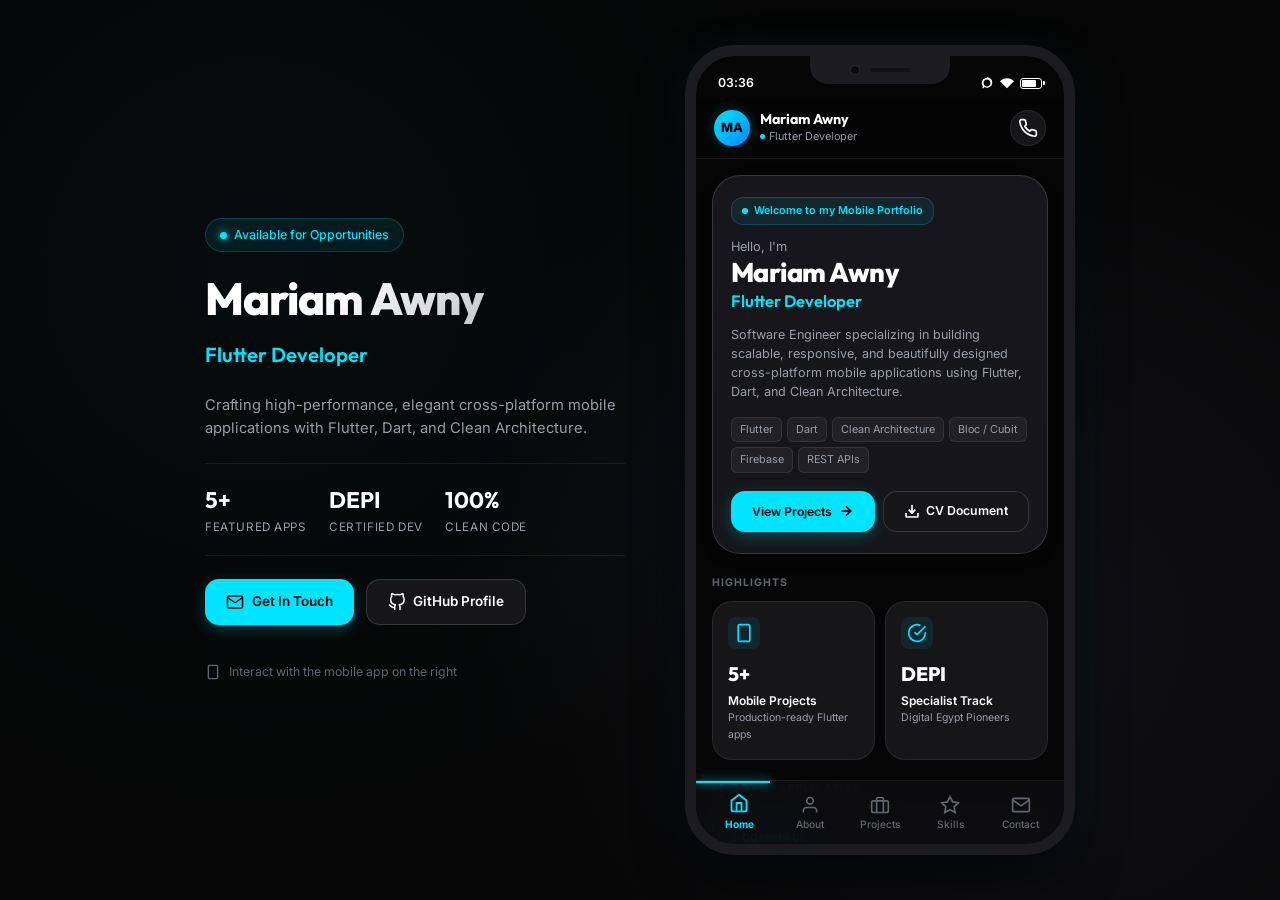
==== portfolio/index.html @ d208f857 "build: luxury mobile app personal portfolio website for Mariam Awny Co-authored-by: Mariamawny <1693" ====
<!DOCTYPE html>
<html lang="en">
<head>
  <meta charset="UTF-8">
  <meta name="viewport" content="width=device-width, initial-scale=1.0, maximum-scale=1.0, user-scalable=no">
  <title>Mariam Awny | Flutter Developer</title>
  <!-- Google Fonts: Inter & Outfit for luxury modern mobile app typography -->
  <link rel="preconnect" href="https://fonts.googleapis.com">
  <link rel="preconnect" href="https://fonts.gstatic.com" crossorigin>
  <link href="https://fonts.googleapis.com/css2?family=Inter:wght@300;400;500;600;700&family=Outfit:wght@400;500;600;700;800&display=swap" rel="stylesheet">
  <!-- Feather Icons or inline SVG -->
  <link rel="stylesheet" href="style.css">
</head>
<body>

  <!-- Outer Presentation Container for Desktop/Tablet Presentation -->
  <div class="presentation-wrapper">
    <!-- Desktop Side Panel / Brand Showcase -->
    <aside class="desktop-side-panel">
      <div class="brand-badge">
        <span class="status-dot"></span> Available for Opportunities
      </div>
      <h1 class="desktop-title">Mariam Awny</h1>
      <h2 class="desktop-subtitle">Flutter Developer</h2>
      <p class="desktop-description">
        Crafting high-performance, elegant cross-platform mobile applications with Flutter, Dart, and Clean Architecture.
      </p>

      <div class="desktop-highlights">
        <div class="highlight-item">
          <span class="highlight-value">5+</span>
          <span class="highlight-label">Featured Apps</span>
        </div>
        <div class="highlight-item">
          <span class="highlight-value">DEPI</span>
          <span class="highlight-label">Certified Dev</span>
        </div>
        <div class="highlight-item">
          <span class="highlight-value">100%</span>
          <span class="highlight-label">Clean Code</span>
        </div>
      </div>

      <div class="desktop-quick-links">
        <a href="mailto:mariam.awny.dev@gmail.com" class="desktop-btn primary-btn">
          <svg width="18" height="18" viewBox="0 0 24 24" fill="none" stroke="currentColor" stroke-width="2" stroke-linecap="round" stroke-linejoin="round"><path d="M4 4h16c1.1 0 2 .9 2 2v12c0 1.1-.9 2-2 2H4c-1.1 0-2-.9-2-2V6c0-1.1.9-2 2-2z"></path><polyline points="22,6 12,13 2,6"></polyline></svg>
          Get In Touch
        </a>
        <a href="https://github.com/mariamawny" target="_blank" rel="noopener" class="desktop-btn secondary-btn">
          <svg width="18" height="18" viewBox="0 0 24 24" fill="none" stroke="currentColor" stroke-width="2" stroke-linecap="round" stroke-linejoin="round"><path d="M9 19c-5 1.5-5-2.5-7-3m14 6v-3.87a3.37 3.37 0 0 0-.94-2.61c3.14-.35 6.44-1.54 6.44-7A5.44 5.44 0 0 0 20 4.77 5.07 5.07 0 0 0 19.91 1S18.73.65 16 2.48a13.38 13.38 0 0 0-7 0C6.27.65 5.09 1 5.09 1A5.07 5.07 0 0 0 5 4.77a5.44 5.44 0 0 0-1.5 3.78c0 5.42 3.3 6.61 6.44 7A3.37 3.37 0 0 0 9 18.13V22"></path></svg>
          GitHub Profile
        </a>
      </div>

      <div class="desktop-hint">
        <svg width="16" height="16" viewBox="0 0 24 24" fill="none" stroke="currentColor" stroke-width="2"><rect x="5" y="2" width="14" height="20" rx="2" ry="2"></rect><line x1="12" y1="18" x2="12.01" y2="18"></line></svg>
        <span>Interact with the mobile app on the right</span>
      </div>
    </aside>

    <!-- Smartphone Mobile Application Frame -->
    <main class="device-frame">
      <!-- Phone Hardware Bezel Elements -->
      <div class="device-notch">
        <div class="camera-lens"></div>
        <div class="speaker-grille"></div>
      </div>

      <!-- Main Mobile Application Viewport -->
      <div class="app-container">

        <!-- App Status Bar -->
        <header class="app-status-bar">
          <span class="status-time" id="status-time">09:41</span>
          <div class="status-icons">
            <svg class="status-icon" viewBox="0 0 24 24" fill="currentColor"><path d="M12 3c-4.97 0-9 4.03-9 9 0 2.12.74 4.07 1.97 5.61L4.35 19.5c-.39.39-.39 1.02 0 1.41.39.39 1.02.39 1.41 0l1.9-1.9C9.2 19.64 10.55 20 12 20c4.97 0 9-4.03 9-9s-4.03-9-9-9zm0 15c-3.31 0-6-2.69-6-6s2.69-6 6-6 6 2.69 6 6-2.69 6-6 6z"/></svg>
            <svg class="status-icon" viewBox="0 0 24 24" fill="currentColor"><path d="M12 4C7.31 4 3.07 5.9 0 8.98L12 21 24 8.98C20.93 5.9 16.69 4 12 4z"/></svg>
            <div class="battery-icon">
              <div class="battery-level"></div>
            </div>
          </div>
        </header>

        <!-- App View Header Bar -->
        <div class="app-top-bar">
          <div class="app-brand">
            <div class="app-logo-avatar">MA</div>
            <div class="app-brand-info">
              <span class="app-brand-name">Mariam Awny</span>
              <span class="app-brand-status"><span class="tiny-dot"></span> Flutter Developer</span>
            </div>
          </div>
          <button class="app-action-icon" id="btn-quick-contact" aria-label="Contact">
            <svg width="20" height="20" viewBox="0 0 24 24" fill="none" stroke="currentColor" stroke-width="2" stroke-linecap="round" stroke-linejoin="round"><path d="M22 16.92v3a2 2 0 0 1-2.18 2 19.79 19.79 0 0 1-8.63-3.07 19.5 19.5 0 0 1-6-6 19.79 19.79 0 0 1-3.07-8.67A2 2 0 0 1 4.11 2h3a2 2 0 0 1 2 1.72 12.84 12.84 0 0 0 .7 2.81 2 2 0 0 1-.45 2.11L8.09 9.91a16 16 0 0 0 6 6l1.27-1.27a2 2 0 0 1 2.11-.45 12.84 12.84 0 0 0 2.81.7A2 2 0 0 1 22 16.92z"></path></svg>
          </button>
        </div>

        <!-- Scrollable Screen Content Container -->
        <div class="app-content-body">

          <!-- ================= HOME SCREEN ================= -->
          <section id="screen-home" class="app-screen active">
            <div class="hero-card">
              <div class="hero-chip">
                <span class="pulse-dot"></span> Welcome to my Mobile Portfolio
              </div>
              <p class="greeting-sub">Hello, I'm</p>
              <h2 class="hero-name">Mariam Awny</h2>
              <h3 class="hero-role">Flutter Developer</h3>
              <p class="hero-summary">
                Software Engineer specializing in building scalable, responsive, and beautifully designed cross-platform mobile applications using Flutter, Dart, and Clean Architecture.
              </p>

              <div class="hero-tech-pills">
                <span class="tech-pill">Flutter</span>
                <span class="tech-pill">Dart</span>
                <span class="tech-pill">Clean Architecture</span>
                <span class="tech-pill">Bloc / Cubit</span>
                <span class="tech-pill">Firebase</span>
                <span class="tech-pill">REST APIs</span>
              </div>

              <div class="hero-actions">
                <button class="app-btn primary-btn nav-trigger" data-target="projects">
                  <span>View Projects</span>
                  <svg width="16" height="16" viewBox="0 0 24 24" fill="none" stroke="currentColor" stroke-width="2.5"><line x1="5" y1="12" x2="19" y2="12"></line><polyline points="12 5 19 12 12 19"></polyline></svg>
                </button>
                <a href="assets/images/Mariam_Awny_Flutter_Developer_CV.pdf - Google Chrome 9_18_2026 1_03_35 PM.png" target="_blank" class="app-btn secondary-btn" id="btn-download-cv">
                  <svg width="16" height="16" viewBox="0 0 24 24" fill="none" stroke="currentColor" stroke-width="2.5"><path d="M21 15v4a2 2 0 0 1-2 2H5a2 2 0 0 1-2-2v-4"></path><polyline points="7 10 12 15 17 10"></polyline><line x1="12" y1="15" x2="12" y2="3"></line></svg>
                  <span>CV Document</span>
                </a>
              </div>
            </div>

            <!-- Quick Overview Cards -->
            <div class="section-label">HIGHLIGHTS</div>
            <div class="grid-2col">
              <div class="app-card highlight-card">
                <div class="card-icon-box">
                  <svg width="20" height="20" viewBox="0 0 24 24" fill="none" stroke="currentColor" stroke-width="2"><rect x="5" y="2" width="14" height="20" rx="2" ry="2"></rect><line x1="12" y1="18" x2="12.01" y2="18"></line></svg>
                </div>
                <div class="card-metric">5+</div>
                <div class="card-title">Mobile Projects</div>
                <div class="card-desc">Production-ready Flutter apps</div>
              </div>

              <div class="app-card highlight-card">
                <div class="card-icon-box">
                  <svg width="20" height="20" viewBox="0 0 24 24" fill="none" stroke="currentColor" stroke-width="2"><path d="M22 11.08V12a10 10 0 1 1-5.93-9.14"></path><polyline points="22 4 12 14.01 9 11.01"></polyline></svg>
                </div>
                <div class="card-metric">DEPI</div>
                <div class="card-title">Specialist Track</div>
                <div class="card-desc">Digital Egypt Pioneers</div>
              </div>
            </div>

            <!-- Featured App Widget -->
            <div class="section-label">FEATURED APPLICATION</div>
            <div class="app-card featured-project-card project-card-trigger" data-project-id="fruit-hub">
              <div class="card-badge">E-Commerce</div>
              <h4 class="project-title">Fruit Hub App</h4>
              <p class="project-subtitle">Full e-commerce experience with Flutter, Firebase Auth, Firestore, PayMob Payment & Cubit state management.</p>
              <div class="project-tags">
                <span class="mini-tag">Flutter</span>
                <span class="mini-tag">PayMob</span>
                <span class="mini-tag">Firebase</span>
                <span class="mini-tag">Clean Arch</span>
              </div>
              <div class="card-footer-action">
                <span>Explore App Case Study</span>
                <svg width="14" height="14" viewBox="0 0 24 24" fill="none" stroke="currentColor" stroke-width="2.5"><line x1="5" y1="12" x2="19" y2="12"></line><polyline points="12 5 19 12 12 19"></polyline></svg>
              </div>
            </div>
          </section>

          <!-- ================= ABOUT SCREEN ================= -->
          <section id="screen-about" class="app-screen">
            <div class="screen-header">
              <h2 class="screen-title">About Me</h2>
              <p class="screen-subtitle">Software Engineer & Flutter Mobile Specialist</p>
            </div>

            <div class="app-card profile-bio-card">
              <p class="bio-text">
                I am a dedicated **Flutter Developer** with a solid foundation in computer science and mobile application development. Focused on creating seamless cross-platform experiences for iOS and Android, I write clean, maintainable code adhering to **Clean Architecture** principles and robust state management.
              </p>
            </div>

            <div class="section-label">CORE SPECIALIZATIONS</div>
            <div class="services-list">
              <div class="app-card service-card">
                <div class="service-icon">
                  <svg width="22" height="22" viewBox="0 0 24 24" fill="none" stroke="currentColor" stroke-width="2"><rect x="5" y="2" width="14" height="20" rx="2" ry="2"></rect><line x1="12" y1="18" x2="12.01" y2="18"></line></svg>
                </div>
                <div class="service-content">
                  <h4>Mobile Development</h4>
                  <p>Building responsive, pixel-perfect iOS & Android interfaces with Flutter and Dart.</p>
                </div>
              </div>

              <div class="app-card service-card">
                <div class="service-icon">
                  <svg width="22" height="22" viewBox="0 0 24 24" fill="none" stroke="currentColor" stroke-width="2"><polygon points="12 2 2 7 12 12 22 7 12 2"></polygon><polyline points="2 17 12 22 22 17"></polyline><polyline points="2 12 12 17 22 12"></polyline></svg>
                </div>
                <div class="service-content">
                  <h4>State Management & Architecture</h4>
                  <p>Proficient with Bloc, Cubit, Provider, and Clean Architecture for maintainable codebases.</p>
                </div>
              </div>

              <div class="app-card service-card">
                <div class="service-icon">
                  <svg width="22" height="22" viewBox="0 0 24 24" fill="none" stroke="currentColor" stroke-width="2"><path d="M18 10h-1.26A8 8 0 1 0 9 20h9a5 5 0 0 0 0-10z"></path></svg>
                </div>
                <div class="service-content">
                  <h4>Backend Services & APIs</h4>
                  <p>Firebase integration (Auth & Firestore), REST API handling with Dio/Http, and JSON parsing.</p>
                </div>
              </div>

              <div class="app-card service-card">
                <div class="service-icon">
                  <svg width="22" height="22" viewBox="0 0 24 24" fill="none" stroke="currentColor" stroke-width="2"><ellipse cx="12" cy="5" rx="9" ry="3"></ellipse><path d="M21 12c0 1.66-4 3-9 3s-9-1.34-9-3"></path><path d="M3 5v14c0 1.66 4 3 9 3s9-1.34 9-3V5"></path></svg>
                </div>
                <div class="service-content">
                  <h4>Local Storage Solutions</h4>
                  <p>Efficient offline data storage using Hive, SQLite, and SharedPreferences.</p>
                </div>
              </div>
            </div>

            <!-- Experience & Education Segment -->
            <div class="section-label">EDUCATION & TRAININGS</div>
            <div class="timeline-container">
              <div class="timeline-item">
                <div class="timeline-dot"></div>
                <div class="timeline-content app-card">
                  <span class="timeline-date">2020 — 2024</span>
                  <h4>B.Sc. in Management Information Systems</h4>
                  <p class="timeline-org">Higher Institute for Specific Studies</p>
                  <p class="timeline-desc">Grade: Excellent with Honors (Grade: ممتاز مع مرتبة الشرف).</p>
                </div>
              </div>

              <div class="timeline-item">
                <div class="timeline-dot"></div>
                <div class="timeline-content app-card">
                  <span class="timeline-date">Training Program</span>
                  <h4>Mobile Application Development (Flutter)</h4>
                  <p class="timeline-org">Digital Egypt Pioneers Initiative (DEPI)</p>
                  <p class="timeline-desc">Comprehensive training covering Dart, Flutter Framework, REST APIs, State Management, and Clean Architecture.</p>
                </div>
              </div>

              <div class="timeline-item">
                <div class="timeline-dot"></div>
                <div class="timeline-content app-card">
                  <span class="timeline-date">Certification</span>
                  <h4>Flutter & Dart Complete Development</h4>
                  <p class="timeline-org">Professional Development Program</p>
                  <p class="timeline-desc">Hands-on project development building production-level mobile applications.</p>
                </div>
              </div>
            </div>
          </section>

          <!-- ================= SKILLS SCREEN ================= -->
          <section id="screen-skills" class="app-screen">
            <div class="screen-header">
              <h2 class="screen-title">Skills & Tech</h2>
              <p class="screen-subtitle">Tools, Technologies & Architectures</p>
            </div>

            <div class="skills-group">
              <div class="skills-category-title">PROGRAMMING LANGUAGES</div>
              <div class="chips-flex">
                <div class="skill-chip"><span class="chip-dot"></span> Dart</div>
                <div class="skill-chip"><span class="chip-dot"></span> C++</div>
                <div class="skill-chip"><span class="chip-dot"></span> Java</div>
                <div class="skill-chip"><span class="chip-dot"></span> HTML / CSS</div>
              </div>
            </div>

            <div class="skills-group">
              <div class="skills-category-title">FRAMEWORKS & MOBILE</div>
              <div class="chips-flex">
                <div class="skill-chip accent-chip"><span class="chip-dot"></span> Flutter Framework</div>
                <div class="skill-chip"><span class="chip-dot"></span> Material Design</div>
                <div class="skill-chip"><span class="chip-dot"></span> Cupertino Widgets</div>
                <div class="skill-chip"><span class="chip-dot"></span> Custom Widgets & Animations</div>
                <div class="skill-chip"><span class="chip-dot"></span> Responsive UI Design</div>
              </div>
            </div>

            <div class="skills-group">
              <div class="skills-category-title">STATE MANAGEMENT & ARCHITECTURE</div>
              <div class="chips-flex">
                <div class="skill-chip accent-chip"><span class="chip-dot"></span> Bloc</div>
                <div class="skill-chip accent-chip"><span class="chip-dot"></span> Cubit</div>
                <div class="skill-chip"><span class="chip-dot"></span> Provider</div>
                <div class="skill-chip"><span class="chip-dot"></span> Clean Architecture</div>
                <div class="skill-chip"><span class="chip-dot"></span> MVVM Pattern</div>
                <div class="skill-chip"><span class="chip-dot"></span> OOP & SOLID Principles</div>
              </div>
            </div>

            <div class="skills-group">
              <div class="skills-category-title">BACKEND, APIS & DATABASES</div>
              <div class="chips-flex">
                <div class="skill-chip"><span class="chip-dot"></span> Firebase Authentication</div>
                <div class="skill-chip"><span class="chip-dot"></span> Cloud Firestore</div>
                <div class="skill-chip"><span class="chip-dot"></span> RESTful APIs Integration</div>
                <div class="skill-chip"><span class="chip-dot"></span> Dio Network Client</div>
                <div class="skill-chip"><span class="chip-dot"></span> Http Package</div>
                <div class="skill-chip"><span class="chip-dot"></span> JSON Parsing</div>
                <div class="skill-chip"><span class="chip-dot"></span> Hive DB</div>
                <div class="skill-chip"><span class="chip-dot"></span> SQLite</div>
                <div class="skill-chip"><span class="chip-dot"></span> Shared Preferences</div>
              </div>
            </div>

            <div class="skills-group">
              <div class="skills-category-title">DEVELOPMENT TOOLS</div>
              <div class="chips-flex">
                <div class="skill-chip"><span class="chip-dot"></span> Git & GitHub</div>
                <div class="skill-chip"><span class="chip-dot"></span> Android Studio</div>
                <div class="skill-chip"><span class="chip-dot"></span> VS Code</div>
                <div class="skill-chip"><span class="chip-dot"></span> Postman API Tool</div>
                <div class="skill-chip"><span class="chip-dot"></span> Figma</div>
              </div>
            </div>
          </section>

          <!-- ================= PROJECTS SCREEN ================= -->
          <section id="screen-projects" class="app-screen">
            <div class="screen-header">
              <h2 class="screen-title">Projects</h2>
              <p class="screen-subtitle">Applications Built & Architected</p>
            </div>

            <div class="projects-feed">

              <!-- Project 1: Fruit Hub -->
              <div class="app-card project-feed-card project-card-trigger" data-project-id="fruit-hub">
                <div class="project-image-preview">
                  <img src="assets/images/Mariam_Awny_Flutter_Developer_CV.pdf - Google Chrome 9_18_2026 1_03_35 PM.png" alt="Fruit Hub Preview" class="project-img-thumb" loading="lazy">
                  <span class="project-category-badge">E-Commerce App</span>
                </div>
                <div class="project-card-body">
                  <h3 class="project-card-title">Fruit Hub App</h3>
                  <p class="project-card-excerpt">A full-featured mobile e-commerce platform allowing users to browse fresh items, manage carts, perform authentication, and complete checkout with PayMob.</p>
                  <div class="project-tech-badges">
                    <span class="mini-tag">Flutter</span>
                    <span class="mini-tag">Firebase</span>
                    <span class="mini-tag">Cubit</span>
                    <span class="mini-tag">PayMob</span>
                    <span class="mini-tag">Clean Arch</span>
                  </div>
                  <button class="app-btn card-action-btn">
                    <span>View App Details</span>
                    <svg width="14" height="14" viewBox="0 0 24 24" fill="none" stroke="currentColor" stroke-width="2.5"><line x1="5" y1="12" x2="19" y2="12"></line><polyline points="12 5 19 12 12 19"></polyline></svg>
                  </button>
                </div>
              </div>

              <!-- Project 2: Bookly App -->
              <div class="app-card project-feed-card project-card-trigger" data-project-id="bookly">
                <div class="project-image-preview">
                  <img src="assets/images/Mariam_Awny_Flutter_Developer_CV.pdf - Google Chrome 9_18_2026 1_03_56 PM.png" alt="Bookly App Preview" class="project-img-thumb" loading="lazy">
                  <span class="project-category-badge">Reading & Books</span>
                </div>
                <div class="project-card-body">
                  <h3 class="project-card-title">Bookly App</h3>
                  <p class="project-card-excerpt">A sleek digital book library application fetching live book collections, categories, and previews using the Google Books API with Cubit & Clean Architecture.</p>
                  <div class="project-tech-badges">
                    <span class="mini-tag">Flutter</span>
                    <span class="mini-tag">Google Books API</span>
                    <span class="mini-tag">Dio</span>
                    <span class="mini-tag">Cubit</span>
                    <span class="mini-tag">Clean Arch</span>
                  </div>
                  <button class="app-btn card-action-btn">
                    <span>View App Details</span>
                    <svg width="14" height="14" viewBox="0 0 24 24" fill="none" stroke="currentColor" stroke-width="2.5"><line x1="5" y1="12" x2="19" y2="12"></line><polyline points="12 5 19 12 12 19"></polyline></svg>
                  </button>
                </div>
              </div>

              <!-- Project 3: Notes App -->
              <div class="app-card project-feed-card project-card-trigger" data-project-id="notes">
                <div class="project-image-preview">
                  <img src="assets/images/Mariam_Awny_Flutter_Developer_CV.pdf - Google Chrome 9_18_2026 1_04_08 PM.png" alt="Notes App Preview" class="project-img-thumb" loading="lazy">
                  <span class="project-category-badge">Productivity</span>
                </div>
                <div class="project-card-body">
                  <h3 class="project-card-title">Notes App</h3>
                  <p class="project-card-excerpt">A fast local notes organizer supporting note creation, editing, custom color coding, and deletion powered by Hive local database and Cubit.</p>
                  <div class="project-tech-badges">
                    <span class="mini-tag">Flutter</span>
                    <span class="mini-tag">Dart</span>
                    <span class="mini-tag">Hive Local DB</span>
                    <span class="mini-tag">Cubit</span>
                  </div>
                  <button class="app-btn card-action-btn">
                    <span>View App Details</span>
                    <svg width="14" height="14" viewBox="0 0 24 24" fill="none" stroke="currentColor" stroke-width="2.5"><line x1="5" y1="12" x2="19" y2="12"></line><polyline points="12 5 19 12 12 19"></polyline></svg>
                  </button>
                </div>
              </div>

              <!-- Project 4: Weather App -->
              <div class="app-card project-feed-card project-card-trigger" data-project-id="weather">
                <div class="project-image-preview">
                  <img src="assets/images/Mariam_Awny_Flutter Developer CV.pdf - Google Chrome 9_15_2026 8_20_59 PM.png" alt="Weather App Preview" class="project-img-thumb" loading="lazy">
                  <span class="project-category-badge">Utility & API</span>
                </div>
                <div class="project-card-body">
                  <h3 class="project-card-title">Weather App</h3>
                  <p class="project-card-excerpt">Real-time weather query application featuring live atmospheric data, dynamic theme color shifts based on weather status, and API state handling.</p>
                  <div class="project-tech-badges">
                    <span class="mini-tag">Flutter</span>
                    <span class="mini-tag">OpenWeather API</span>
                    <span class="mini-tag">Dio</span>
                    <span class="mini-tag">Cubit</span>
                  </div>
                  <button class="app-btn card-action-btn">
                    <span>View App Details</span>
                    <svg width="14" height="14" viewBox="0 0 24 24" fill="none" stroke="currentColor" stroke-width="2.5"><line x1="5" y1="12" x2="19" y2="12"></line><polyline points="12 5 19 12 12 19"></polyline></svg>
                  </button>
                </div>
              </div>

              <!-- Project 5: Flash Chat App -->
              <div class="app-card project-feed-card project-card-trigger" data-project-id="chat">
                <div class="project-image-preview">
                  <img src="assets/images/Mariam_Awny_Flutter Developer CV.pdf - Google Chrome 9_15_2026 8_21_19 PM.png" alt="Flash Chat Preview" class="project-img-thumb" loading="lazy">
                  <span class="project-category-badge">Social & Firebase</span>
                </div>
                <div class="project-card-body">
                  <h3 class="project-card-title">Flash Chat App</h3>
                  <p class="project-card-excerpt">Instant real-time messaging application with user authentication, secure group chats, and Cloud Firestore live stream synchronization.</p>
                  <div class="project-tech-badges">
                    <span class="mini-tag">Flutter</span>
                    <span class="mini-tag">Firebase Auth</span>
                    <span class="mini-tag">Cloud Firestore</span>
                  </div>
                  <button class="app-btn card-action-btn">
                    <span>View App Details</span>
                    <svg width="14" height="14" viewBox="0 0 24 24" fill="none" stroke="currentColor" stroke-width="2.5"><line x1="5" y1="12" x2="19" y2="12"></line><polyline points="12 5 19 12 12 19"></polyline></svg>
                  </button>
                </div>
              </div>

            </div>
          </section>

          <!-- ================= CONTACT SCREEN ================= -->
          <section id="screen-contact" class="app-screen">
            <div class="screen-header">
              <h2 class="screen-title">Get In Touch</h2>
              <p class="screen-subtitle">Let's Connect & Collaborate</p>
            </div>

            <div class="contact-card-group">

              <a href="mailto:mariam.awny.dev@gmail.com" class="app-card contact-item-card">
                <div class="contact-icon">
                  <svg width="22" height="22" viewBox="0 0 24 24" fill="none" stroke="currentColor" stroke-width="2"><path d="M4 4h16c1.1 0 2 .9 2 2v12c0 1.1-.9 2-2 2H4c-1.1 0-2-.9-2-2V6c0-1.1.9-2 2-2z"></path><polyline points="22,6 12,13 2,6"></polyline></svg>
                </div>
                <div class="contact-info">
                  <span class="contact-label">Email Address</span>
                  <span class="contact-value">mariam.awny.dev@gmail.com</span>
                </div>
                <svg width="18" height="18" viewBox="0 0 24 24" fill="none" stroke="currentColor" stroke-width="2" class="chevron"><polyline points="9 18 15 12 9 6"></polyline></svg>
              </a>

              <a href="tel:+201208920197" class="app-card contact-item-card">
                <div class="contact-icon">
                  <svg width="22" height="22" viewBox="0 0 24 24" fill="none" stroke="currentColor" stroke-width="2"><path d="M22 16.92v3a2 2 0 0 1-2.18 2 19.79 19.79 0 0 1-8.63-3.07 19.5 19.5 0 0 1-6-6 19.79 19.79 0 0 1-3.07-8.67A2 2 0 0 1 4.11 2h3a2 2 0 0 1 2 1.72 12.84 12.84 0 0 0 .7 2.81 2 2 0 0 1-.45 2.11L8.09 9.91a16 16 0 0 0 6 6l1.27-1.27a2 2 0 0 1 2.11-.45 12.84 12.84 0 0 0 2.81.7A2 2 0 0 1 22 16.92z"></path></svg>
                </div>
                <div class="contact-info">
                  <span class="contact-label">Phone Number</span>
                  <span class="contact-value">+20 120 892 0197</span>
                </div>
                <svg width="18" height="18" viewBox="0 0 24 24" fill="none" stroke="currentColor" stroke-width="2" class="chevron"><polyline points="9 18 15 12 9 6"></polyline></svg>
              </a>

              <a href="https://linkedin.com/in/mariam-awny" target="_blank" rel="noopener" class="app-card contact-item-card">
                <div class="contact-icon">
                  <svg width="22" height="22" viewBox="0 0 24 24" fill="none" stroke="currentColor" stroke-width="2"><path d="M16 8a6 6 0 0 1 6 6v7h-4v-7a2 2 0 0 0-2-2 2 2 0 0 0-2 2v7h-4v-7a6 6 0 0 1 6-6z"></path><rect x="2" y="9" width="4" height="12"></rect><circle cx="4" cy="4" r="2"></circle></svg>
                </div>
                <div class="contact-info">
                  <span class="contact-label">LinkedIn</span>
                  <span class="contact-value">linkedin.com/in/mariam-awny</span>
                </div>
                <svg width="18" height="18" viewBox="0 0 24 24" fill="none" stroke="currentColor" stroke-width="2" class="chevron"><polyline points="9 18 15 12 9 6"></polyline></svg>
              </a>

              <a href="https://github.com/mariamawny" target="_blank" rel="noopener" class="app-card contact-item-card">
                <div class="contact-icon">
                  <svg width="22" height="22" viewBox="0 0 24 24" fill="none" stroke="currentColor" stroke-width="2"><path d="M9 19c-5 1.5-5-2.5-7-3m14 6v-3.87a3.37 3.37 0 0 0-.94-2.61c3.14-.35 6.44-1.54 6.44-7A5.44 5.44 0 0 0 20 4.77 5.07 5.07 0 0 0 19.91 1S18.73.65 16 2.48a13.38 13.38 0 0 0-7 0C6.27.65 5.09 1 5.09 1A5.07 5.07 0 0 0 5 4.77a5.44 5.44 0 0 0-1.5 3.78c0 5.42 3.3 6.61 6.44 7A3.37 3.37 0 0 0 9 18.13V22"></path></svg>
                </div>
                <div class="contact-info">
                  <span class="contact-label">GitHub</span>
                  <span class="contact-value">github.com/mariamawny</span>
                </div>
                <svg width="18" height="18" viewBox="0 0 24 24" fill="none" stroke="currentColor" stroke-width="2" class="chevron"><polyline points="9 18 15 12 9 6"></polyline></svg>
              </a>

              <div class="app-card contact-item-card">
                <div class="contact-icon">
                  <svg width="22" height="22" viewBox="0 0 24 24" fill="none" stroke="currentColor" stroke-width="2"><path d="M21 10c0 7-9 13-9 13s-9-6-9-13a9 9 0 0 1 18 0z"></path><circle cx="12" cy="10" r="3"></circle></svg>
                </div>
                <div class="contact-info">
                  <span class="contact-label">Location</span>
                  <span class="contact-value">Cairo, Egypt</span>
                </div>
              </div>

            </div>

            <div class="contact-action-box">
              <a href="mailto:mariam.awny.dev@gmail.com" class="app-btn primary-btn full-width">
                <svg width="18" height="18" viewBox="0 0 24 24" fill="none" stroke="currentColor" stroke-width="2"><path d="M4 4h16c1.1 0 2 .9 2 2v12c0 1.1-.9 2-2 2H4c-1.1 0-2-.9-2-2V6c0-1.1.9-2 2-2z"></path><polyline points="22,6 12,13 2,6"></polyline></svg>
                <span>Send Direct Email</span>
              </a>
            </div>
          </section>

        </div> <!-- End app-content-body -->

        <!-- Bottom Application Navigation Bar -->
        <nav class="bottom-nav">
          <div class="nav-indicator"></div>

          <button class="nav-item active" data-tab="home">
            <svg class="nav-icon" viewBox="0 0 24 24" fill="none" stroke="currentColor" stroke-width="2"><path d="M3 9l9-7 9 7v11a2 2 0 0 1-2 2H5a2 2 0 0 1-2-2z"></path><polyline points="9 22 9 12 15 12 15 22"></polyline></svg>
            <span class="nav-label">Home</span>
          </button>

          <button class="nav-item" data-tab="about">
            <svg class="nav-icon" viewBox="0 0 24 24" fill="none" stroke="currentColor" stroke-width="2"><path d="M20 21v-2a4 4 0 0 0-4-4H8a4 4 0 0 0-4 4v2"></path><circle cx="12" cy="7" r="4"></circle></svg>
            <span class="nav-label">About</span>
          </button>

          <button class="nav-item" data-tab="projects">
            <svg class="nav-icon" viewBox="0 0 24 24" fill="none" stroke="currentColor" stroke-width="2"><rect x="2" y="7" width="20" height="14" rx="2" ry="2"></rect><path d="M16 21V5a2 2 0 0 0-2-2h-4a2 2 0 0 0-2 2v16"></path></svg>
            <span class="nav-label">Projects</span>
          </button>

          <button class="nav-item" data-tab="skills">
            <svg class="nav-icon" viewBox="0 0 24 24" fill="none" stroke="currentColor" stroke-width="2"><polygon points="12 2 15.09 8.26 22 9.27 17 14.14 18.18 21.02 12 17.77 5.82 21.02 7 14.14 2 9.27 8.91 8.26 12 2"></polygon></svg>
            <span class="nav-label">Skills</span>
          </button>

          <button class="nav-item" data-tab="contact">
            <svg class="nav-icon" viewBox="0 0 24 24" fill="none" stroke="currentColor" stroke-width="2"><path d="M4 4h16c1.1 0 2 .9 2 2v12c0 1.1-.9 2-2 2H4c-1.1 0-2-.9-2-2V6c0-1.1.9-2 2-2z"></path><polyline points="22,6 12,13 2,6"></polyline></svg>
            <span class="nav-label">Contact</span>
          </button>
        </nav>

        <!-- Dynamic Full-Screen Project Case Study Modal Sheet -->
        <div id="project-modal" class="modal-overlay" aria-hidden="true">
          <div class="modal-sheet">
            <div class="modal-handle"></div>
            <button class="modal-close-btn" id="modal-close" aria-label="Close modal">
              <svg width="20" height="20" viewBox="0 0 24 24" fill="none" stroke="currentColor" stroke-width="2.5"><line x1="18" y1="6" x2="6" y2="18"></line><line x1="6" y1="6" x2="18" y2="18"></line></svg>
            </button>

            <div class="modal-scroll-content">
              <div class="modal-header-badge" id="modal-category">Category</div>
              <h2 class="modal-project-title" id="modal-title">Project Title</h2>
              <p class="modal-project-subtitle" id="modal-subtitle">Short description</p>

              <div class="modal-image-container">
                <img src="" alt="Project Image" id="modal-image" class="modal-main-img">
              </div>

              <!-- Problem -> Solution -> Result -->
              <div class="case-study-grid">
                <div class="case-box problem-box">
                  <div class="case-box-title">
                    <span class="case-icon">⚠️</span> THE PROBLEM
                  </div>
                  <p id="modal-problem" class="case-box-text">Problem description</p>
                </div>

                <div class="case-box solution-box">
                  <div class="case-box-title">
                    <span class="case-icon">💡</span> THE SOLUTION
                  </div>
                  <p id="modal-solution" class="case-box-text">Solution description</p>
                </div>

                <div class="case-box result-box">
                  <div class="case-box-title">
                    <span class="case-icon">🎯</span> THE RESULT
                  </div>
                  <p id="modal-result" class="case-box-text">Result description</p>
                </div>
              </div>

              <!-- Key Features -->
              <div class="modal-section-title">KEY FEATURES</div>
              <ul class="modal-features-list" id="modal-features">
                <!-- Dynamically populated -->
              </ul>

              <!-- Technologies Badges -->
              <div class="modal-section-title">TECHNOLOGIES USED</div>
              <div class="modal-tech-flex" id="modal-tech">
                <!-- Dynamically populated -->
              </div>

              <!-- Role & Engineering Approach -->
              <div class="modal-section-title">MY ROLE & ARCHITECTURE</div>
              <p class="modal-role-text" id="modal-role">Architected and developed the mobile application following Clean Architecture, handling UI components, state management using Cubit, and integrating backend services.</p>

              <!-- External Links -->
              <div class="modal-actions" id="modal-actions">
                <a href="#" target="_blank" rel="noopener" class="app-btn primary-btn full-width" id="modal-github-link">
                  <svg width="18" height="18" viewBox="0 0 24 24" fill="none" stroke="currentColor" stroke-width="2"><path d="M9 19c-5 1.5-5-2.5-7-3m14 6v-3.87a3.37 3.37 0 0 0-.94-2.61c3.14-.35 6.44-1.54 6.44-7A5.44 5.44 0 0 0 20 4.77 5.07 5.07 0 0 0 19.91 1S18.73.65 16 2.48a13.38 13.38 0 0 0-7 0C6.27.65 5.09 1 5.09 1A5.07 5.07 0 0 0 5 4.77a5.44 5.44 0 0 0-1.5 3.78c0 5.42 3.3 6.61 6.44 7A3.37 3.37 0 0 0 9 18.13V22"></path></svg>
                  <span>View Repository on GitHub</span>
                </a>
              </div>
            </div>
          </div>
        </div>

      </div> <!-- End app-container -->
    </main>
  </div> <!-- End presentation-wrapper -->

  <script src="script.js"></script>
</body>
</html>
---- portfolio/style.css ----
/* ==========================================================================
   DESIGN SYSTEM & CONSTANTS
   ========================================================================== */
:root {
  --background: #050505;
  --surface: #0f0f11;
  --surface-card: #161619;
  --surface-card-hover: #1f1f24;
  --text-primary: #ffffff;
  --text-secondary: #9a9ea7;
  --text-muted: #626670;
  --border: rgba(255, 255, 255, 0.08);
  --border-light: rgba(255, 255, 255, 0.14);
  --accent: #00E5FF; /* Subtle Electric Cyan */
  --accent-glow: rgba(0, 229, 255, 0.25);
  --accent-surface: rgba(0, 229, 255, 0.08);

  --font-body: 'Inter', -apple-system, BlinkMacSystemFont, sans-serif;
  --font-heading: 'Outfit', 'Inter', sans-serif;

  --radius-xs: 8px;
  --radius-sm: 14px;
  --radius-md: 20px;
  --radius-lg: 28px;
  --radius-xl: 42px;

  --shadow-sm: 0 4px 12px rgba(0,0,0,0.4);
  --shadow-md: 0 10px 30px rgba(0,0,0,0.6);
  --shadow-app-frame: 0 25px 60px -15px rgba(0, 0, 0, 0.9), 0 0 40px rgba(0, 229, 255, 0.05);

  --transition-fast: 0.2s cubic-bezier(0.2, 0.8, 0.2, 1);
  --transition-normal: 0.35s cubic-bezier(0.16, 1, 0.3, 1);
  --transition-spring: 0.5s cubic-bezier(0.34, 1.56, 0.64, 1);
}

/* ==========================================================================
   GLOBAL RESET & BASE STYLES
   ========================================================================== */
*, *::before, *::after {
  box-sizing: border-box;
  margin: 0;
  padding: 0;
}

html, body {
  width: 100%;
  height: 100%;
  background-color: var(--background);
  color: var(--text-primary);
  font-family: var(--font-body);
  font-size: 15px;
  line-height: 1.6;
  -webkit-font-smoothing: antialiased;
  -moz-osx-font-smoothing: grayscale;
  overflow-x: hidden;
}

a {
  color: inherit;
  text-decoration: none;
}

button {
  font-family: inherit;
  border: none;
  background: none;
  color: inherit;
  cursor: pointer;
  outline: none;
}

img {
  max-width: 100%;
  height: auto;
  display: block;
}

/* Custom Scrollbar for inner app body */
::-webkit-scrollbar {
  width: 4px;
}
::-webkit-scrollbar-track {
  background: transparent;
}
::-webkit-scrollbar-thumb {
  background: rgba(255, 255, 255, 0.15);
  border-radius: 4px;
}
::-webkit-scrollbar-thumb:hover {
  background: rgba(255, 255, 255, 0.3);
}

/* ==========================================================================
   PRESENTATION WRAPPER & DESKTOP LAYOUT
   ========================================================================== */
.presentation-wrapper {
  min-height: 100vh;
  display: flex;
  align-items: center;
  justify-content: center;
  padding: 2rem 1.5rem;
  background: radial-gradient(circle at 20% 30%, rgba(0, 229, 255, 0.03) 0%, transparent 50%),
              radial-gradient(circle at 80% 70%, rgba(20, 20, 25, 0.8) 0%, transparent 50%),
              var(--background);
  gap: 4rem;
}

/* Desktop Side Showcase Panel */
.desktop-side-panel {
  display: flex;
  flex-direction: column;
  max-width: 420px;
  gap: 1.5rem;
}

.brand-badge {
  display: inline-flex;
  align-items: center;
  gap: 0.5rem;
  padding: 0.4rem 0.9rem;
  background: rgba(0, 229, 255, 0.08);
  border: 1px solid rgba(0, 229, 255, 0.2);
  border-radius: 20px;
  font-size: 0.82rem;
  font-weight: 500;
  color: var(--accent);
  width: fit-content;
}

.status-dot {
  width: 7px;
  height: 7px;
  background-color: var(--accent);
  border-radius: 50%;
  box-shadow: 0 0 8px var(--accent);
  animation: pulse-ring 2s infinite;
}

@keyframes pulse-ring {
  0% { transform: scale(0.95); box-shadow: 0 0 0 0 rgba(0, 229, 255, 0.7); }
  70% { transform: scale(1); box-shadow: 0 0 0 8px rgba(0, 229, 255, 0); }
  100% { transform: scale(0.95); box-shadow: 0 0 0 0 rgba(0, 229, 255, 0); }
}

.desktop-title {
  font-family: var(--font-heading);
  font-size: 3rem;
  font-weight: 800;
  letter-spacing: -0.02em;
  line-height: 1.1;
  background: linear-gradient(135deg, #ffffff 30%, var(--text-secondary) 100%);
  -webkit-background-clip: text;
  -webkit-text-fill-color: transparent;
}

.desktop-subtitle {
  font-family: var(--font-heading);
  font-size: 1.35rem;
  font-weight: 600;
  color: var(--accent);
  margin-top: -0.5rem;
}

.desktop-description {
  color: var(--text-secondary);
  font-size: 0.98rem;
  line-height: 1.6;
}

.desktop-highlights {
  display: flex;
  gap: 1.5rem;
  padding: 1.2rem 0;
  border-top: 1px solid var(--border);
  border-bottom: 1px solid var(--border);
}

.highlight-item {
  display: flex;
  flex-direction: column;
}

.highlight-value {
  font-family: var(--font-heading);
  font-size: 1.5rem;
  font-weight: 700;
  color: #fff;
}

.highlight-label {
  font-size: 0.78rem;
  color: var(--text-secondary);
  text-transform: uppercase;
  letter-spacing: 0.05em;
}

.desktop-quick-links {
  display: flex;
  gap: 0.8rem;
}

.desktop-btn {
  display: inline-flex;
  align-items: center;
  justify-content: center;
  gap: 0.5rem;
  padding: 0.75rem 1.4rem;
  border-radius: var(--radius-sm);
  font-size: 0.9rem;
  font-weight: 600;
  transition: var(--transition-fast);
}

.desktop-hint {
  display: flex;
  align-items: center;
  gap: 0.5rem;
  color: var(--text-muted);
  font-size: 0.82rem;
  margin-top: 1rem;
}

/* ==========================================================================
   SMARTPHONE DEVICE FRAME (DESKTOP)
   ========================================================================== */
.device-frame {
  position: relative;
  width: 390px;
  height: 810px;
  background-color: var(--surface);
  border: 11px solid #1c1c20;
  border-radius: 50px;
  box-shadow: var(--shadow-app-frame);
  display: flex;
  flex-direction: column;
  overflow: hidden;
  transition: var(--transition-normal);
}

.device-notch {
  position: absolute;
  top: 0;
  left: 50%;
  transform: translateX(-50%);
  width: 140px;
  height: 28px;
  background-color: #1c1c20;
  border-bottom-left-radius: 18px;
  border-bottom-right-radius: 18px;
  z-index: 1000;
  display: flex;
  align-items: center;
  justify-content: center;
  gap: 10px;
}

.camera-lens {
  width: 10px;
  height: 10px;
  background: #0a0a0c;
  border-radius: 50%;
  border: 1px solid #2a2a30;
}

.speaker-grille {
  width: 40px;
  height: 4px;
  background: #101012;
  border-radius: 2px;
}

/* Mobile Application Viewport Container */
.app-container {
  width: 100%;
  height: 100%;
  display: flex;
  flex-direction: column;
  background-color: var(--background);
  position: relative;
  overflow: hidden;
  border-radius: 38px;
}

/* ==========================================================================
   APP HEADER & STATUS BAR
   ========================================================================== */
.app-status-bar {
  height: 44px;
  padding: 10px 22px 0 22px;
  display: flex;
  align-items: center;
  justify-content: space-between;
  z-index: 900;
  background: transparent;
  user-select: none;
}

.status-time {
  font-size: 0.82rem;
  font-weight: 600;
  letter-spacing: -0.01em;
  color: var(--text-primary);
}

.status-icons {
  display: flex;
  align-items: center;
  gap: 6px;
}

.status-icon {
  width: 14px;
  height: 14px;
  color: var(--text-primary);
}

.battery-icon {
  width: 22px;
  height: 11px;
  border: 1.5px solid var(--text-primary);
  border-radius: 3px;
  padding: 1px;
  position: relative;
}

.battery-icon::after {
  content: '';
  position: absolute;
  right: -3.5px;
  top: 2px;
  width: 2px;
  height: 4px;
  background: var(--text-primary);
  border-top-right-radius: 1px;
  border-bottom-right-radius: 1px;
}

.battery-level {
  width: 75%;
  height: 100%;
  background-color: var(--text-primary);
  border-radius: 1px;
}

/* App Top Bar */
.app-top-bar {
  padding: 10px 18px 12px 18px;
  display: flex;
  align-items: center;
  justify-content: space-between;
  background: rgba(5, 5, 5, 0.85);
  backdrop-filter: blur(16px);
  -webkit-backdrop-filter: blur(16px);
  border-bottom: 1px solid var(--border);
  z-index: 800;
}

.app-brand {
  display: flex;
  align-items: center;
  gap: 10px;
}

.app-logo-avatar {
  width: 36px;
  height: 36px;
  border-radius: 50%;
  background: linear-gradient(135deg, var(--accent) 0%, #0088ff 100%);
  color: #000;
  font-weight: 800;
  font-size: 0.85rem;
  display: flex;
  align-items: center;
  justify-content: center;
  letter-spacing: -0.02em;
  box-shadow: 0 0 12px var(--accent-glow);
}

.app-brand-info {
  display: flex;
  flex-direction: column;
}

.app-brand-name {
  font-family: var(--font-heading);
  font-size: 0.95rem;
  font-weight: 700;
  line-height: 1.2;
}

.app-brand-status {
  font-size: 0.72rem;
  color: var(--text-secondary);
  display: flex;
  align-items: center;
  gap: 4px;
}

.tiny-dot {
  width: 5px;
  height: 5px;
  background-color: var(--accent);
  border-radius: 50%;
}

.app-action-icon {
  width: 36px;
  height: 36px;
  border-radius: 50%;
  background: var(--surface-card);
  border: 1px solid var(--border);
  display: flex;
  align-items: center;
  justify-content: center;
  color: var(--text-primary);
  transition: var(--transition-fast);
}

.app-action-icon:hover {
  background: var(--surface-card-hover);
  border-color: var(--border-light);
  color: var(--accent);
}

/* ==========================================================================
   CONTENT VIEW & SCREENS
   ========================================================================== */
.app-content-body {
  flex: 1;
  position: relative;
  overflow-y: auto;
  overflow-x: hidden;
  padding: 16px 16px 90px 16px; /* Bottom padding accounts for fixed bottom nav */
}

.app-screen {
  display: none;
  opacity: 0;
  transform: translateY(12px);
  transition: opacity 0.3s ease, transform 0.3s ease;
}

.app-screen.active {
  display: block;
  opacity: 1;
  transform: translateY(0);
}

.screen-header {
  margin-bottom: 1.2rem;
}

.screen-title {
  font-family: var(--font-heading);
  font-size: 1.6rem;
  font-weight: 800;
  letter-spacing: -0.02em;
}

.screen-subtitle {
  font-size: 0.85rem;
  color: var(--text-secondary);
  margin-top: 2px;
}

.section-label {
  font-size: 0.7rem;
  font-weight: 700;
  letter-spacing: 0.1em;
  color: var(--text-muted);
  margin: 1.4rem 0 0.6rem 0;
  text-transform: uppercase;
}

/* ==========================================================================
   LUXURY UI CARDS & BUTTONS
   ========================================================================== */
.app-card {
  background-color: var(--surface-card);
  border: 1px solid var(--border);
  border-radius: var(--radius-md);
  padding: 1.1rem;
  transition: var(--transition-fast);
  position: relative;
  overflow: hidden;
}

.app-card:hover {
  border-color: var(--border-light);
  background-color: var(--surface-card-hover);
}

/* Hero Section Card */
.hero-card {
  background: linear-gradient(180deg, #16161c 0%, var(--surface-card) 100%);
  border: 1px solid var(--border-light);
  border-radius: var(--radius-lg);
  padding: 1.4rem 1.2rem;
  box-shadow: var(--shadow-sm);
  position: relative;
}

.hero-chip {
  display: inline-flex;
  align-items: center;
  gap: 6px;
  padding: 4px 10px;
  background: var(--accent-surface);
  border: 1px solid rgba(0, 229, 255, 0.2);
  border-radius: 12px;
  font-size: 0.72rem;
  font-weight: 600;
  color: var(--accent);
  margin-bottom: 0.8rem;
}

.pulse-dot {
  width: 6px;
  height: 6px;
  background-color: var(--accent);
  border-radius: 50%;
}

.greeting-sub {
  font-size: 0.85rem;
  color: var(--text-secondary);
}

.hero-name {
  font-family: var(--font-heading);
  font-size: 1.8rem;
  font-weight: 800;
  line-height: 1.15;
  letter-spacing: -0.02em;
  color: #fff;
}

.hero-role {
  font-family: var(--font-heading);
  font-size: 1.1rem;
  font-weight: 600;
  color: var(--accent);
  margin-bottom: 0.8rem;
}

.hero-summary {
  font-size: 0.84rem;
  color: var(--text-secondary);
  line-height: 1.5;
  margin-bottom: 1rem;
}

.hero-tech-pills {
  display: flex;
  flex-wrap: wrap;
  gap: 5px;
  margin-bottom: 1.2rem;
}

.tech-pill {
  font-size: 0.72rem;
  padding: 3px 8px;
  background: rgba(255, 255, 255, 0.05);
  border: 1px solid var(--border);
  border-radius: 6px;
  color: var(--text-secondary);
}

.hero-actions {
  display: flex;
  gap: 8px;
}

/* App Buttons */
.app-btn {
  display: inline-flex;
  align-items: center;
  justify-content: center;
  gap: 6px;
  padding: 0.65rem 1rem;
  border-radius: var(--radius-sm);
  font-size: 0.82rem;
  font-weight: 600;
  transition: var(--transition-fast);
  cursor: pointer;
  flex: 1;
}

.primary-btn {
  background: var(--accent);
  color: #000;
  box-shadow: 0 4px 14px var(--accent-glow);
}

.primary-btn:hover {
  filter: brightness(1.1);
  transform: translateY(-1px);
}

.secondary-btn {
  background: var(--surface-card);
  border: 1px solid var(--border-light);
  color: var(--text-primary);
}

.secondary-btn:hover {
  background: var(--surface-card-hover);
  border-color: rgba(255,255,255,0.25);
}

.full-width {
  width: 100%;
}

/* Grid & Metrics */
.grid-2col {
  display: grid;
  grid-template-columns: 1fr 1fr;
  gap: 10px;
}

.highlight-card {
  display: flex;
  flex-direction: column;
  padding: 1rem;
}

.card-icon-box {
  width: 32px;
  height: 32px;
  border-radius: var(--radius-xs);
  background: var(--accent-surface);
  color: var(--accent);
  display: flex;
  align-items: center;
  justify-content: center;
  margin-bottom: 0.6rem;
}

.card-metric {
  font-family: var(--font-heading);
  font-size: 1.3rem;
  font-weight: 800;
  color: #fff;
}

.card-title {
  font-size: 0.8rem;
  font-weight: 600;
  margin-top: 2px;
}

.card-desc {
  font-size: 0.7rem;
  color: var(--text-secondary);
}

/* Featured Project Card */
.featured-project-card {
  cursor: pointer;
  border: 1px solid rgba(0, 229, 255, 0.2);
  background: linear-gradient(145deg, #181820 0%, var(--surface-card) 100%);
}

.featured-project-card:hover {
  border-color: var(--accent);
  transform: translateY(-2px);
}

.card-badge {
  display: inline-block;
  font-size: 0.68rem;
  font-weight: 700;
  text-transform: uppercase;
  color: var(--accent);
  letter-spacing: 0.05em;
  margin-bottom: 0.3rem;
}

.project-title {
  font-family: var(--font-heading);
  font-size: 1.15rem;
  font-weight: 700;
  color: #fff;
  margin-bottom: 0.3rem;
}

.project-subtitle {
  font-size: 0.8rem;
  color: var(--text-secondary);
  line-height: 1.4;
  margin-bottom: 0.8rem;
}

.project-tags {
  display: flex;
  flex-wrap: wrap;
  gap: 4px;
  margin-bottom: 0.8rem;
}

.mini-tag {
  font-size: 0.68rem;
  padding: 2px 7px;
  background: rgba(255, 255, 255, 0.06);
  border-radius: 4px;
  color: var(--text-secondary);
}

.card-footer-action {
  display: flex;
  align-items: center;
  justify-content: space-between;
  font-size: 0.78rem;
  font-weight: 600;
  color: var(--accent);
  padding-top: 0.6rem;
  border-top: 1px solid var(--border);
}

/* ==========================================================================
   ABOUT & TIMELINE STYLES
   ========================================================================== */
.bio-text {
  font-size: 0.86rem;
  color: var(--text-secondary);
  line-height: 1.6;
}

.services-list {
  display: flex;
  flex-direction: column;
  gap: 10px;
}

.service-card {
  display: flex;
  align-items: flex-start;
  gap: 12px;
  padding: 0.9rem;
}

.service-icon {
  width: 36px;
  height: 36px;
  border-radius: var(--radius-xs);
  background: rgba(0, 229, 255, 0.08);
  color: var(--accent);
  display: flex;
  align-items: center;
  justify-content: center;
  flex-shrink: 0;
}

.service-content h4 {
  font-size: 0.88rem;
  font-weight: 700;
  color: #fff;
  margin-bottom: 2px;
}

.service-content p {
  font-size: 0.78rem;
  color: var(--text-secondary);
  line-height: 1.4;
}

/* Timeline */
.timeline-container {
  display: flex;
  flex-direction: column;
  gap: 12px;
  position: relative;
  padding-left: 10px;
}

.timeline-container::before {
  content: '';
  position: absolute;
  left: 4px;
  top: 10px;
  bottom: 10px;
  width: 2px;
  background: var(--border);
}

.timeline-item {
  position: relative;
  padding-left: 16px;
}

.timeline-dot {
  position: absolute;
  left: -10px;
  top: 16px;
  width: 8px;
  height: 8px;
  border-radius: 50%;
  background: var(--accent);
  box-shadow: 0 0 8px var(--accent-glow);
}

.timeline-content {
  padding: 0.9rem;
}

.timeline-date {
  font-size: 0.7rem;
  font-weight: 700;
  color: var(--accent);
  text-transform: uppercase;
  letter-spacing: 0.05em;
}

.timeline-content h4 {
  font-size: 0.9rem;
  font-weight: 700;
  color: #fff;
  margin: 2px 0;
}

.timeline-org {
  font-size: 0.78rem;
  font-weight: 600;
  color: var(--text-secondary);
  margin-bottom: 4px;
}

.timeline-desc {
  font-size: 0.76rem;
  color: var(--text-muted);
  line-height: 1.4;
}

/* ==========================================================================
   SKILLS CHIPS & GROUPS
   ========================================================================== */
.skills-group {
  margin-bottom: 1.2rem;
}

.skills-category-title {
  font-size: 0.7rem;
  font-weight: 700;
  letter-spacing: 0.08em;
  color: var(--text-muted);
  margin-bottom: 0.6rem;
}

.chips-flex {
  display: flex;
  flex-wrap: wrap;
  gap: 7px;
}

.skill-chip {
  display: inline-flex;
  align-items: center;
  gap: 6px;
  padding: 6px 12px;
  background: var(--surface-card);
  border: 1px solid var(--border);
  border-radius: 20px;
  font-size: 0.78rem;
  font-weight: 500;
  color: var(--text-primary);
  transition: var(--transition-fast);
}

.skill-chip:hover {
  border-color: var(--border-light);
  background: var(--surface-card-hover);
  transform: translateY(-1px);
}

.chip-dot {
  width: 5px;
  height: 5px;
  border-radius: 50%;
  background-color: var(--text-muted);
}

.accent-chip {
  border-color: rgba(0, 229, 255, 0.3);
  background: var(--accent-surface);
  color: #fff;
}

.accent-chip .chip-dot {
  background-color: var(--accent);
  box-shadow: 0 0 6px var(--accent);
}

/* ==========================================================================
   PROJECTS FEED
   ========================================================================== */
.projects-feed {
  display: flex;
  flex-direction: column;
  gap: 14px;
}

.project-feed-card {
  padding: 0;
  cursor: pointer;
  overflow: hidden;
}

.project-image-preview {
  position: relative;
  width: 100%;
  height: 140px;
  background-color: #0c0c0e;
  overflow: hidden;
}

.project-img-thumb {
  width: 100%;
  height: 100%;
  object-fit: cover;
  object-position: top center;
  opacity: 0.85;
  transition: transform 0.4s ease, opacity 0.4s ease;
}

.project-feed-card:hover .project-img-thumb {
  transform: scale(1.04);
  opacity: 1;
}

.project-category-badge {
  position: absolute;
  top: 10px;
  left: 10px;
  padding: 3px 8px;
  background: rgba(0, 0, 0, 0.75);
  backdrop-filter: blur(8px);
  border: 1px solid var(--border-light);
  border-radius: 10px;
  font-size: 0.68rem;
  font-weight: 600;
  color: var(--accent);
}

.project-card-body {
  padding: 1rem;
}

.project-card-title {
  font-family: var(--font-heading);
  font-size: 1.1rem;
  font-weight: 700;
  color: #fff;
  margin-bottom: 0.3rem;
}

.project-card-excerpt {
  font-size: 0.78rem;
  color: var(--text-secondary);
  line-height: 1.45;
  margin-bottom: 0.8rem;
}

.project-tech-badges {
  display: flex;
  flex-wrap: wrap;
  gap: 4px;
  margin-bottom: 0.8rem;
}

.card-action-btn {
  background: var(--surface);
  border: 1px solid var(--border);
  color: var(--text-primary);
  width: 100%;
  margin-top: 0.2rem;
}

.project-feed-card:hover .card-action-btn {
  background: var(--accent);
  color: #000;
  border-color: var(--accent);
}

/* ==========================================================================
   CONTACT CARDS
   ========================================================================== */
.contact-card-group {
  display: flex;
  flex-direction: column;
  gap: 10px;
  margin-bottom: 1.2rem;
}

.contact-item-card {
  display: flex;
  align-items: center;
  gap: 12px;
  padding: 0.9rem 1rem;
}

.contact-icon {
  width: 38px;
  height: 38px;
  border-radius: 50%;
  background: var(--accent-surface);
  color: var(--accent);
  display: flex;
  align-items: center;
  justify-content: center;
  flex-shrink: 0;
}

.contact-info {
  display: flex;
  flex-direction: column;
  flex: 1;
  overflow: hidden;
}

.contact-label {
  font-size: 0.7rem;
  color: var(--text-muted);
  text-transform: uppercase;
  letter-spacing: 0.05em;
}

.contact-value {
  font-size: 0.85rem;
  font-weight: 600;
  color: #fff;
  white-space: nowrap;
  overflow: hidden;
  text-overflow: ellipsis;
}

.chevron {
  color: var(--text-muted);
}

/* ==========================================================================
   BOTTOM NAVIGATION BAR
   ========================================================================== */
.bottom-nav {
  position: absolute;
  bottom: 0;
  left: 0;
  right: 0;
  height: 64px;
  background: rgba(12, 12, 15, 0.92);
  backdrop-filter: blur(20px);
  -webkit-backdrop-filter: blur(20px);
  border-top: 1px solid var(--border);
  display: flex;
  align-items: center;
  justify-content: space-around;
  padding: 0 8px;
  z-index: 850;
  user-select: none;
}

.nav-item {
  display: flex;
  flex-direction: column;
  align-items: center;
  justify-content: center;
  gap: 3px;
  flex: 1;
  height: 100%;
  color: var(--text-muted);
  transition: var(--transition-fast);
  position: relative;
}

.nav-icon {
  width: 20px;
  height: 20px;
  transition: var(--transition-fast);
}

.nav-label {
  font-size: 0.68rem;
  font-weight: 500;
  transition: var(--transition-fast);
}

.nav-item.active {
  color: var(--accent);
}

.nav-item.active .nav-icon {
  transform: translateY(-2px);
  stroke-width: 2.2px;
}

.nav-item.active .nav-label {
  font-weight: 700;
}

/* Sliding pill indicator for active tab */
.nav-indicator {
  position: absolute;
  top: 0;
  height: 2px;
  width: 20%;
  background: var(--accent);
  box-shadow: 0 0 10px var(--accent);
  transition: transform 0.35s cubic-bezier(0.16, 1, 0.3, 1);
  left: 0;
}

/* ==========================================================================
   DYNAMIC PROJECT MODAL SHEET
   ========================================================================== */
.modal-overlay {
  position: absolute;
  top: 0;
  left: 0;
  right: 0;
  bottom: 0;
  background: rgba(0, 0, 0, 0.85);
  backdrop-filter: blur(12px);
  z-index: 1000;
  display: flex;
  flex-direction: column;
  justify-content: flex-end;
  opacity: 0;
  pointer-events: none;
  transition: opacity 0.3s ease;
}

.modal-overlay.active {
  opacity: 1;
  pointer-events: auto;
}

.modal-sheet {
  background-color: #121216;
  border-top-left-radius: var(--radius-lg);
  border-top-right-radius: var(--radius-lg);
  border-top: 1px solid var(--border-light);
  height: 92%;
  display: flex;
  flex-direction: column;
  position: relative;
  transform: translateY(100%);
  transition: transform 0.38s cubic-bezier(0.16, 1, 0.3, 1);
}

.modal-overlay.active .modal-sheet {
  transform: translateY(0);
}

.modal-handle {
  width: 36px;
  height: 4px;
  background: rgba(255, 255, 255, 0.2);
  border-radius: 2px;
  margin: 10px auto 4px auto;
}

.modal-close-btn {
  position: absolute;
  top: 14px;
  right: 14px;
  width: 32px;
  height: 32px;
  border-radius: 50%;
  background: rgba(255, 255, 255, 0.1);
  color: #fff;
  display: flex;
  align-items: center;
  justify-content: center;
  z-index: 10;
  transition: var(--transition-fast);
}

.modal-close-btn:hover {
  background: rgba(255, 255, 255, 0.2);
  transform: scale(1.05);
}

.modal-scroll-content {
  flex: 1;
  overflow-y: auto;
  padding: 1rem 1.2rem 2rem 1.2rem;
}

.modal-header-badge {
  display: inline-block;
  font-size: 0.72rem;
  font-weight: 700;
  text-transform: uppercase;
  color: var(--accent);
  letter-spacing: 0.05em;
  margin-bottom: 0.2rem;
}

.modal-project-title {
  font-family: var(--font-heading);
  font-size: 1.5rem;
  font-weight: 800;
  color: #fff;
  line-height: 1.2;
}

.modal-project-subtitle {
  font-size: 0.84rem;
  color: var(--text-secondary);
  margin-bottom: 1rem;
}

.modal-image-container {
  width: 100%;
  max-height: 180px;
  border-radius: var(--radius-sm);
  overflow: hidden;
  border: 1px solid var(--border);
  margin-bottom: 1.2rem;
  background-color: #000;
}

.modal-main-img {
  width: 100%;
  height: 100%;
  object-fit: cover;
  object-position: top center;
}

/* Case Study Cards (Problem, Solution, Result) */
.case-study-grid {
  display: flex;
  flex-direction: column;
  gap: 10px;
  margin-bottom: 1.2rem;
}

.case-box {
  background: var(--surface-card);
  border: 1px solid var(--border);
  border-radius: var(--radius-sm);
  padding: 0.9rem;
}

.case-box-title {
  font-size: 0.72rem;
  font-weight: 700;
  letter-spacing: 0.06em;
  color: #fff;
  display: flex;
  align-items: center;
  gap: 6px;
  margin-bottom: 0.3rem;
}

.case-box-text {
  font-size: 0.8rem;
  color: var(--text-secondary);
  line-height: 1.45;
}

.modal-section-title {
  font-size: 0.72rem;
  font-weight: 700;
  letter-spacing: 0.08em;
  color: var(--text-muted);
  margin: 1.2rem 0 0.5rem 0;
}

.modal-features-list {
  list-style: none;
  display: flex;
  flex-direction: column;
  gap: 6px;
}

.modal-features-list li {
  font-size: 0.8rem;
  color: var(--text-primary);
  display: flex;
  align-items: flex-start;
  gap: 8px;
}

.modal-features-list li::before {
  content: '•';
  color: var(--accent);
  font-size: 1.2rem;
  line-height: 0.8;
}

.modal-tech-flex {
  display: flex;
  flex-wrap: wrap;
  gap: 5px;
}

.modal-role-text {
  font-size: 0.8rem;
  color: var(--text-secondary);
  line-height: 1.5;
}

.modal-actions {
  margin-top: 1.5rem;
}

/* ==========================================================================
   RESPONSIVE MOBILE BREAKPOINTS
   ========================================================================== */
@media (max-width: 850px) {
  .presentation-wrapper {
    padding: 0;
    gap: 0;
    background: var(--background);
  }

  .desktop-side-panel {
    display: none; /* Hide side panel on real mobile/small screens */
  }

  .device-frame {
    width: 100vw;
    height: 100vh;
    height: 100dvh;
    border: none;
    border-radius: 0;
    box-shadow: none;
  }

  .device-notch {
    display: none; /* Hide notch on real mobile devices to use full native viewport */
  }

  .app-container {
    border-radius: 0;
  }
}
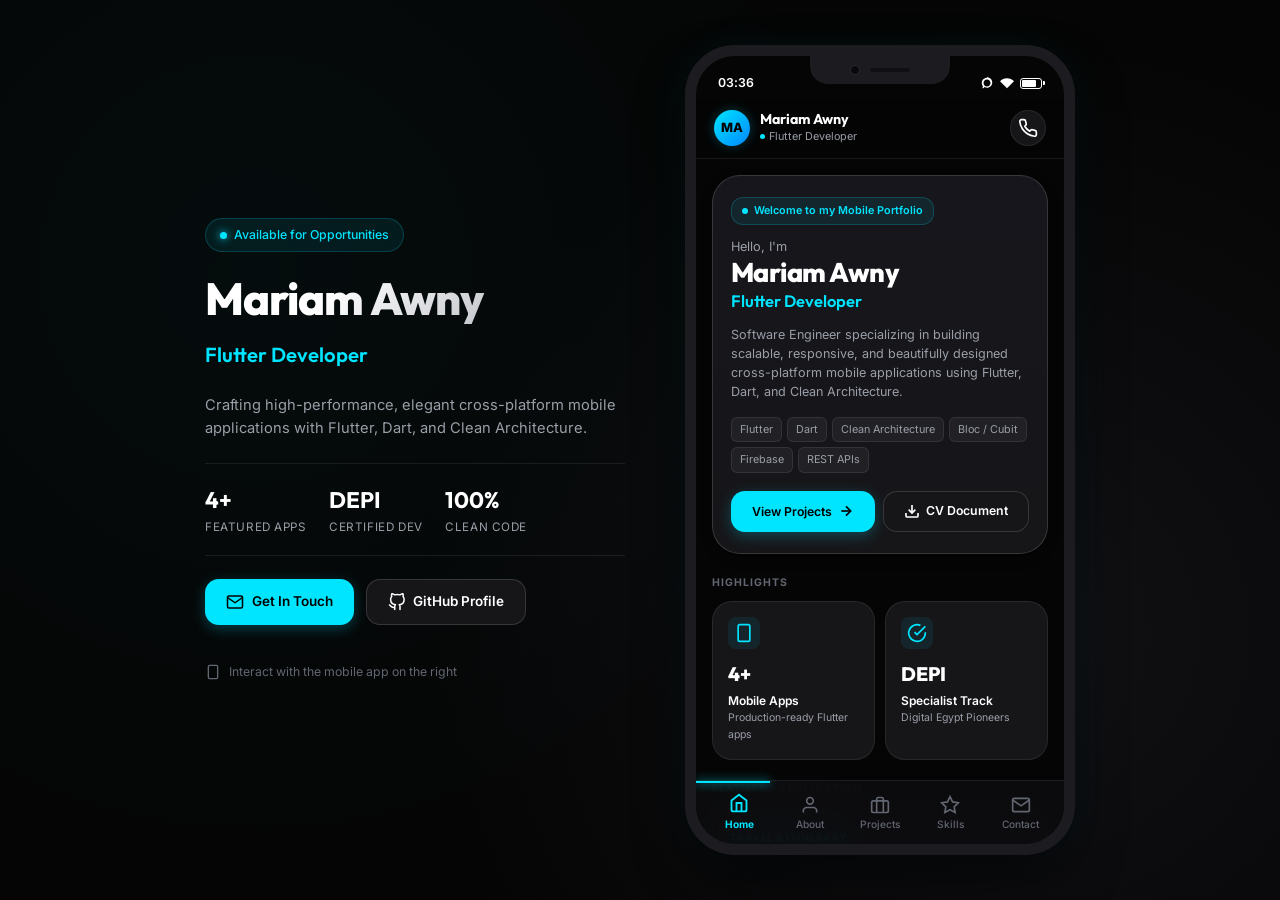
==== commit 206879b4: "feat: update portfolio with actual projects and screenshots Update projects section to feature Trave" ====
--- a/portfolio/index.html
+++ b/portfolio/index.html
@@ -8,7 +8,6 @@
   <link rel="preconnect" href="https://fonts.googleapis.com">
   <link rel="preconnect" href="https://fonts.gstatic.com" crossorigin>
   <link href="https://fonts.googleapis.com/css2?family=Inter:wght@300;400;500;600;700&family=Outfit:wght@400;500;600;700;800&display=swap" rel="stylesheet">
-  <!-- Feather Icons or inline SVG -->
   <link rel="stylesheet" href="style.css">
 </head>
 <body>
@@ -28,7 +27,7 @@
 
       <div class="desktop-highlights">
         <div class="highlight-item">
-          <span class="highlight-value">5+</span>
+          <span class="highlight-value">4+</span>
           <span class="highlight-label">Featured Apps</span>
         </div>
         <div class="highlight-item">
@@ -139,8 +138,8 @@
                 <div class="card-icon-box">
                   <svg width="20" height="20" viewBox="0 0 24 24" fill="none" stroke="currentColor" stroke-width="2"><rect x="5" y="2" width="14" height="20" rx="2" ry="2"></rect><line x1="12" y1="18" x2="12.01" y2="18"></line></svg>
                 </div>
-                <div class="card-metric">5+</div>
-                <div class="card-title">Mobile Projects</div>
+                <div class="card-metric">4+</div>
+                <div class="card-title">Mobile Apps</div>
                 <div class="card-desc">Production-ready Flutter apps</div>
               </div>
 
@@ -156,15 +155,15 @@
 
             <!-- Featured App Widget -->
             <div class="section-label">FEATURED APPLICATION</div>
-            <div class="app-card featured-project-card project-card-trigger" data-project-id="fruit-hub">
-              <div class="card-badge">E-Commerce</div>
-              <h4 class="project-title">Fruit Hub App</h4>
-              <p class="project-subtitle">Full e-commerce experience with Flutter, Firebase Auth, Firestore, PayMob Payment & Cubit state management.</p>
+            <div class="app-card featured-project-card project-card-trigger" data-project-id="travel-planner">
+              <div class="card-badge">Travel & Itinerary</div>
+              <h4 class="project-title">Travel Planner App</h4>
+              <p class="project-subtitle">Interactive travel management app allowing travelers to plan, schedule, and track trips with flight and hotel itineraries.</p>
               <div class="project-tags">
                 <span class="mini-tag">Flutter</span>
-                <span class="mini-tag">PayMob</span>
-                <span class="mini-tag">Firebase</span>
+                <span class="mini-tag">Dart</span>
                 <span class="mini-tag">Clean Arch</span>
+                <span class="mini-tag">Cubit</span>
               </div>
               <div class="card-footer-action">
                 <span>Explore App Case Study</span>
@@ -182,7 +181,7 @@
 
             <div class="app-card profile-bio-card">
               <p class="bio-text">
-                I am a dedicated **Flutter Developer** with a solid foundation in computer science and mobile application development. Focused on creating seamless cross-platform experiences for iOS and Android, I write clean, maintainable code adhering to **Clean Architecture** principles and robust state management.
+                I am a dedicated <strong>Flutter Developer</strong> with a solid foundation in computer science and mobile application development. Focused on creating seamless cross-platform experiences for iOS and Android, I write clean, maintainable code adhering to <strong>Clean Architecture</strong> principles and robust state management.
               </p>
             </div>
 
@@ -238,7 +237,7 @@
                   <span class="timeline-date">2020 — 2024</span>
                   <h4>B.Sc. in Management Information Systems</h4>
                   <p class="timeline-org">Higher Institute for Specific Studies</p>
-                  <p class="timeline-desc">Grade: Excellent with Honors (Grade: ممتاز مع مرتبة الشرف).</p>
+                  <p class="timeline-desc">Grade: Excellent with Honors (ممتاز مع مرتبة الشرف).</p>
                 </div>
               </div>
 
@@ -340,42 +339,18 @@
 
             <div class="projects-feed">
 
-              <!-- Project 1: Fruit Hub -->
-              <div class="app-card project-feed-card project-card-trigger" data-project-id="fruit-hub">
+              <!-- Project 1: Travel Planner App -->
+              <div class="app-card project-feed-card project-card-trigger" data-project-id="travel-planner">
                 <div class="project-image-preview">
-                  <img src="assets/images/Mariam_Awny_Flutter_Developer_CV.pdf - Google Chrome 9_18_2026 1_03_35 PM.png" alt="Fruit Hub Preview" class="project-img-thumb" loading="lazy">
-                  <span class="project-category-badge">E-Commerce App</span>
+                  <img src="assets/images/projects/travel_planner.png" alt="Travel Planner App Preview" class="project-img-thumb" loading="lazy">
+                  <span class="project-category-badge">Travel & Itinerary</span>
                 </div>
                 <div class="project-card-body">
-                  <h3 class="project-card-title">Fruit Hub App</h3>
-                  <p class="project-card-excerpt">A full-featured mobile e-commerce platform allowing users to browse fresh items, manage carts, perform authentication, and complete checkout with PayMob.</p>
+                  <h3 class="project-card-title">Travel Planner App</h3>
+                  <p class="project-card-excerpt">A mobile itinerary management application allowing travelers to organize trip schedules, flights, hotel reservations, and destination plans in one place.</p>
                   <div class="project-tech-badges">
                     <span class="mini-tag">Flutter</span>
-                    <span class="mini-tag">Firebase</span>
-                    <span class="mini-tag">Cubit</span>
-                    <span class="mini-tag">PayMob</span>
-                    <span class="mini-tag">Clean Arch</span>
-                  </div>
-                  <button class="app-btn card-action-btn">
-                    <span>View App Details</span>
-                    <svg width="14" height="14" viewBox="0 0 24 24" fill="none" stroke="currentColor" stroke-width="2.5"><line x1="5" y1="12" x2="19" y2="12"></line><polyline points="12 5 19 12 12 19"></polyline></svg>
-                  </button>
-                </div>
-              </div>
-
-              <!-- Project 2: Bookly App -->
-              <div class="app-card project-feed-card project-card-trigger" data-project-id="bookly">
-                <div class="project-image-preview">
-                  <img src="assets/images/Mariam_Awny_Flutter_Developer_CV.pdf - Google Chrome 9_18_2026 1_03_56 PM.png" alt="Bookly App Preview" class="project-img-thumb" loading="lazy">
-                  <span class="project-category-badge">Reading & Books</span>
-                </div>
-                <div class="project-card-body">
-                  <h3 class="project-card-title">Bookly App</h3>
-                  <p class="project-card-excerpt">A sleek digital book library application fetching live book collections, categories, and previews using the Google Books API with Cubit & Clean Architecture.</p>
-                  <div class="project-tech-badges">
-                    <span class="mini-tag">Flutter</span>
-                    <span class="mini-tag">Google Books API</span>
-                    <span class="mini-tag">Dio</span>
+                    <span class="mini-tag">Dart</span>
                     <span class="mini-tag">Cubit</span>
                     <span class="mini-tag">Clean Arch</span>
                   </div>
@@ -386,20 +361,20 @@
                 </div>
               </div>
 
-              <!-- Project 3: Notes App -->
-              <div class="app-card project-feed-card project-card-trigger" data-project-id="notes">
+              <!-- Project 2: Uni2Career AI App -->
+              <div class="app-card project-feed-card project-card-trigger" data-project-id="uni2career">
                 <div class="project-image-preview">
-                  <img src="assets/images/Mariam_Awny_Flutter_Developer_CV.pdf - Google Chrome 9_18_2026 1_04_08 PM.png" alt="Notes App Preview" class="project-img-thumb" loading="lazy">
-                  <span class="project-category-badge">Productivity</span>
+                  <img src="assets/images/projects/uni2career.png" alt="Uni2Career App Preview" class="project-img-thumb" loading="lazy">
+                  <span class="project-category-badge">AI Career Recommendation</span>
                 </div>
                 <div class="project-card-body">
-                  <h3 class="project-card-title">Notes App</h3>
-                  <p class="project-card-excerpt">A fast local notes organizer supporting note creation, editing, custom color coding, and deletion powered by Hive local database and Cubit.</p>
+                  <h3 class="project-card-title">Uni2Career — AI Career Recommendation</h3>
+                  <p class="project-card-excerpt">AI-powered mobile application designed to bridge the gap between university studies and professional employment through personalized career path analysis.</p>
                   <div class="project-tech-badges">
                     <span class="mini-tag">Flutter</span>
-                    <span class="mini-tag">Dart</span>
-                    <span class="mini-tag">Hive Local DB</span>
-                    <span class="mini-tag">Cubit</span>
+                    <span class="mini-tag">AI Engine</span>
+                    <span class="mini-tag">Firebase</span>
+                    <span class="mini-tag">FlutterFlow</span>
                   </div>
                   <button class="app-btn card-action-btn">
                     <span>View App Details</span>
@@ -408,20 +383,20 @@
                 </div>
               </div>
 
-              <!-- Project 4: Weather App -->
-              <div class="app-card project-feed-card project-card-trigger" data-project-id="weather">
+              <!-- Project 3: Language Learning App -->
+              <div class="app-card project-feed-card project-card-trigger" data-project-id="language-learning">
                 <div class="project-image-preview">
-                  <img src="assets/images/Mariam_Awny_Flutter Developer CV.pdf - Google Chrome 9_15_2026 8_20_59 PM.png" alt="Weather App Preview" class="project-img-thumb" loading="lazy">
-                  <span class="project-category-badge">Utility & API</span>
+                  <img src="assets/images/projects/language_learning.png" alt="Language Learning App Preview" class="project-img-thumb" loading="lazy">
+                  <span class="project-category-badge">Education & Learning</span>
                 </div>
                 <div class="project-card-body">
-                  <h3 class="project-card-title">Weather App</h3>
-                  <p class="project-card-excerpt">Real-time weather query application featuring live atmospheric data, dynamic theme color shifts based on weather status, and API state handling.</p>
+                  <h3 class="project-card-title">Language Learning App</h3>
+                  <p class="project-card-excerpt">An interactive mobile platform providing language learners with structured lessons, vocabulary flashcards, and audio practice screens.</p>
                   <div class="project-tech-badges">
                     <span class="mini-tag">Flutter</span>
-                    <span class="mini-tag">OpenWeather API</span>
-                    <span class="mini-tag">Dio</span>
-                    <span class="mini-tag">Cubit</span>
+                    <span class="mini-tag">Dart</span>
+                    <span class="mini-tag">Custom UI</span>
+                    <span class="mini-tag">Audio Integration</span>
                   </div>
                   <button class="app-btn card-action-btn">
                     <span>View App Details</span>
@@ -430,19 +405,19 @@
                 </div>
               </div>
 
-              <!-- Project 5: Flash Chat App -->
-              <div class="app-card project-feed-card project-card-trigger" data-project-id="chat">
+              <!-- Project 4: Days 10 Challenge App -->
+              <div class="app-card project-feed-card project-card-trigger" data-project-id="days10">
                 <div class="project-image-preview">
-                  <img src="assets/images/Mariam_Awny_Flutter Developer CV.pdf - Google Chrome 9_15_2026 8_21_19 PM.png" alt="Flash Chat Preview" class="project-img-thumb" loading="lazy">
-                  <span class="project-category-badge">Social & Firebase</span>
+                  <img src="assets/images/projects/days10.png" alt="Days 10 Challenge App Preview" class="project-img-thumb" loading="lazy">
+                  <span class="project-category-badge">Habit & Mindfulness</span>
                 </div>
                 <div class="project-card-body">
-                  <h3 class="project-card-title">Flash Chat App</h3>
-                  <p class="project-card-excerpt">Instant real-time messaging application with user authentication, secure group chats, and Cloud Firestore live stream synchronization.</p>
+                  <h3 class="project-card-title">Days 10 Challenge App</h3>
+                  <p class="project-card-excerpt">A minimalist habit tracker guiding users through 10-day digital wellness challenges with elegant UI, single-tap progress tracking, and offline persistence.</p>
                   <div class="project-tech-badges">
                     <span class="mini-tag">Flutter</span>
-                    <span class="mini-tag">Firebase Auth</span>
-                    <span class="mini-tag">Cloud Firestore</span>
+                    <span class="mini-tag">Hive DB</span>
+                    <span class="mini-tag">Cubit</span>
                   </div>
                   <button class="app-btn card-action-btn">
                     <span>View App Details</span>
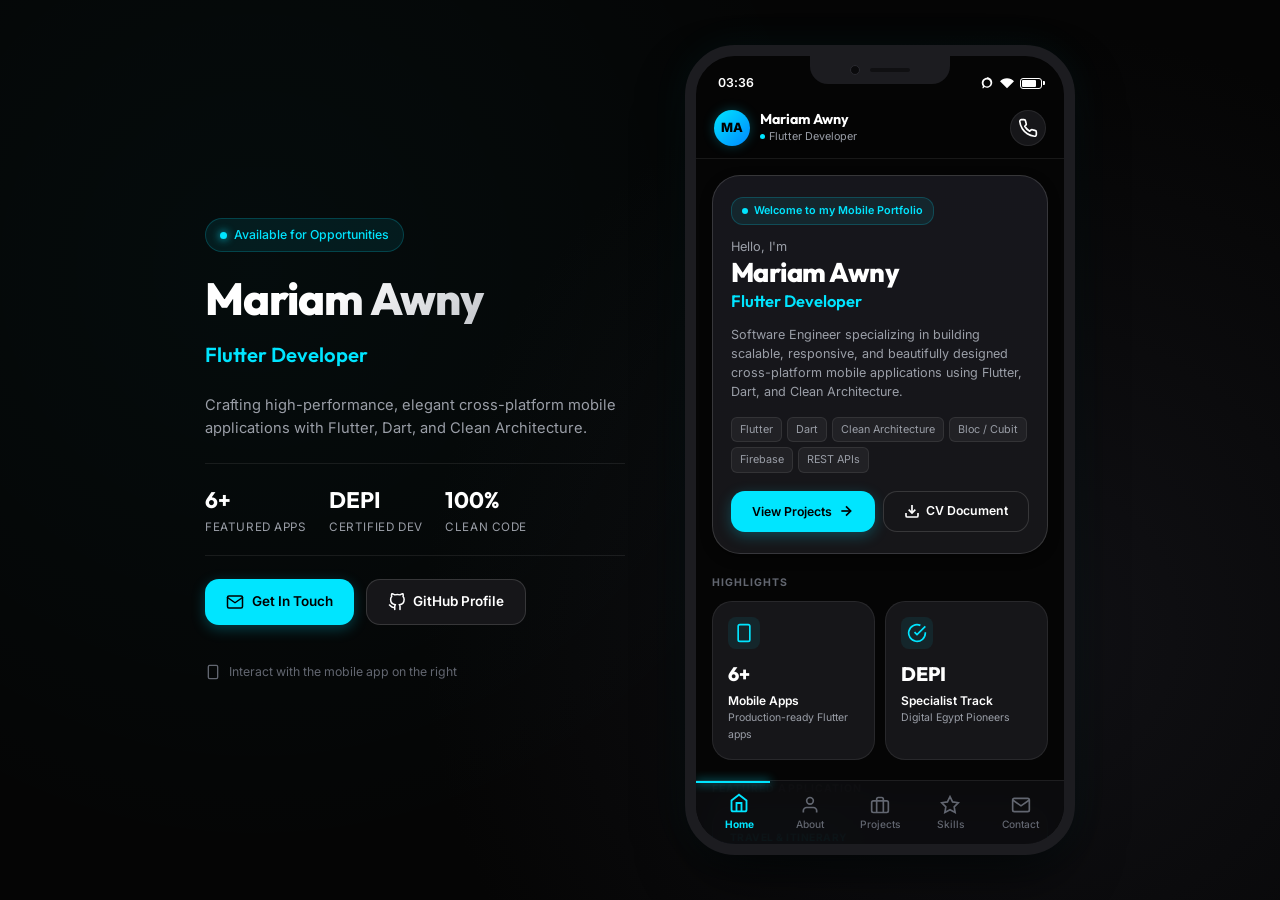
==== commit 5dcb81a7: "feat: update project links and screenshots for Mariam Awny portfolio Co-authored-by: Mariamawny <169" ====
--- a/portfolio/index.html
+++ b/portfolio/index.html
@@ -27,7 +27,7 @@
 
       <div class="desktop-highlights">
         <div class="highlight-item">
-          <span class="highlight-value">4+</span>
+          <span class="highlight-value">6+</span>
           <span class="highlight-label">Featured Apps</span>
         </div>
         <div class="highlight-item">
@@ -45,7 +45,7 @@
           <svg width="18" height="18" viewBox="0 0 24 24" fill="none" stroke="currentColor" stroke-width="2" stroke-linecap="round" stroke-linejoin="round"><path d="M4 4h16c1.1 0 2 .9 2 2v12c0 1.1-.9 2-2 2H4c-1.1 0-2-.9-2-2V6c0-1.1.9-2 2-2z"></path><polyline points="22,6 12,13 2,6"></polyline></svg>
           Get In Touch
         </a>
-        <a href="https://github.com/mariamawny" target="_blank" rel="noopener" class="desktop-btn secondary-btn">
+        <a href="https://github.com/Mariamawny" target="_blank" rel="noopener" class="desktop-btn secondary-btn">
           <svg width="18" height="18" viewBox="0 0 24 24" fill="none" stroke="currentColor" stroke-width="2" stroke-linecap="round" stroke-linejoin="round"><path d="M9 19c-5 1.5-5-2.5-7-3m14 6v-3.87a3.37 3.37 0 0 0-.94-2.61c3.14-.35 6.44-1.54 6.44-7A5.44 5.44 0 0 0 20 4.77 5.07 5.07 0 0 0 19.91 1S18.73.65 16 2.48a13.38 13.38 0 0 0-7 0C6.27.65 5.09 1 5.09 1A5.07 5.07 0 0 0 5 4.77a5.44 5.44 0 0 0-1.5 3.78c0 5.42 3.3 6.61 6.44 7A3.37 3.37 0 0 0 9 18.13V22"></path></svg>
           GitHub Profile
         </a>
@@ -138,7 +138,7 @@
                 <div class="card-icon-box">
                   <svg width="20" height="20" viewBox="0 0 24 24" fill="none" stroke="currentColor" stroke-width="2"><rect x="5" y="2" width="14" height="20" rx="2" ry="2"></rect><line x1="12" y1="18" x2="12.01" y2="18"></line></svg>
                 </div>
-                <div class="card-metric">4+</div>
+                <div class="card-metric">6+</div>
                 <div class="card-title">Mobile Apps</div>
                 <div class="card-desc">Production-ready Flutter apps</div>
               </div>
@@ -354,6 +354,12 @@
                     <span class="mini-tag">Cubit</span>
                     <span class="mini-tag">Clean Arch</span>
                   </div>
+                  <div class="project-links-row">
+                    <a href="https://github.com/Mariamawny/travel_planner_app" target="_blank" rel="noopener" class="mini-github-link">
+                      <svg width="14" height="14" viewBox="0 0 24 24" fill="none" stroke="currentColor" stroke-width="2"><path d="M9 19c-5 1.5-5-2.5-7-3m14 6v-3.87a3.37 3.37 0 0 0-.94-2.61c3.14-.35 6.44-1.54 6.44-7A5.44 5.44 0 0 0 20 4.77 5.07 5.07 0 0 0 19.91 1S18.73.65 16 2.48a13.38 13.38 0 0 0-7 0C6.27.65 5.09 1 5.09 1A5.07 5.07 0 0 0 5 4.77a5.44 5.44 0 0 0-1.5 3.78c0 5.42 3.3 6.61 6.44 7A3.37 3.37 0 0 0 9 18.13V22"></path></svg>
+                      <span>GitHub</span>
+                    </a>
+                  </div>
                   <button class="app-btn card-action-btn">
                     <span>View App Details</span>
                     <svg width="14" height="14" viewBox="0 0 24 24" fill="none" stroke="currentColor" stroke-width="2.5"><line x1="5" y1="12" x2="19" y2="12"></line><polyline points="12 5 19 12 12 19"></polyline></svg>
@@ -361,7 +367,115 @@
                 </div>
               </div>
 
-              <!-- Project 2: Uni2Career AI App -->
+              <!-- Project 2: Language Learning App -->
+              <div class="app-card project-feed-card project-card-trigger" data-project-id="language-learning">
+                <div class="project-image-preview">
+                  <img src="assets/images/projects/language_learning.png" alt="Language Learning App Preview" class="project-img-thumb" loading="lazy">
+                  <span class="project-category-badge">Education & Learning</span>
+                </div>
+                <div class="project-card-body">
+                  <h3 class="project-card-title">Language Learning App</h3>
+                  <p class="project-card-excerpt">An interactive mobile platform providing language learners with structured lessons, vocabulary flashcards, and audio practice screens.</p>
+                  <div class="project-tech-badges">
+                    <span class="mini-tag">Flutter</span>
+                    <span class="mini-tag">Dart</span>
+                    <span class="mini-tag">Custom UI</span>
+                  </div>
+                  <div class="project-links-row">
+                    <a href="https://github.com/Mariamawny/codealpha_tasks_Languadge-Learining-App" target="_blank" rel="noopener" class="mini-github-link">
+                      <svg width="14" height="14" viewBox="0 0 24 24" fill="none" stroke="currentColor" stroke-width="2"><path d="M9 19c-5 1.5-5-2.5-7-3m14 6v-3.87a3.37 3.37 0 0 0-.94-2.61c3.14-.35 6.44-1.54 6.44-7A5.44 5.44 0 0 0 20 4.77 5.07 5.07 0 0 0 19.91 1S18.73.65 16 2.48a13.38 13.38 0 0 0-7 0C6.27.65 5.09 1 5.09 1A5.07 5.07 0 0 0 5 4.77a5.44 5.44 0 0 0-1.5 3.78c0 5.42 3.3 6.61 6.44 7A3.37 3.37 0 0 0 9 18.13V22"></path></svg>
+                      <span>GitHub</span>
+                    </a>
+                  </div>
+                  <button class="app-btn card-action-btn">
+                    <span>View App Details</span>
+                    <svg width="14" height="14" viewBox="0 0 24 24" fill="none" stroke="currentColor" stroke-width="2.5"><line x1="5" y1="12" x2="19" y2="12"></line><polyline points="12 5 19 12 12 19"></polyline></svg>
+                  </button>
+                </div>
+              </div>
+
+              <!-- Project 3: FlashCard Learning App -->
+              <div class="app-card project-feed-card project-card-trigger" data-project-id="flashcard">
+                <div class="project-image-preview">
+                  <img src="assets/images/projects/language_learning.png" alt="FlashCard App Preview" class="project-img-thumb" loading="lazy">
+                  <span class="project-category-badge">FlashCard Active Recall</span>
+                </div>
+                <div class="project-card-body">
+                  <h3 class="project-card-title">FlashCard Learning App</h3>
+                  <p class="project-card-excerpt">Interactive flashcard study tool enabling active recall, card flip animations, and quick review assessments.</p>
+                  <div class="project-tech-badges">
+                    <span class="mini-tag">Flutter</span>
+                    <span class="mini-tag">Animations</span>
+                    <span class="mini-tag">Dart</span>
+                  </div>
+                  <div class="project-links-row">
+                    <a href="https://github.com/Mariamawny/codealpha_tasks_FlashCard" target="_blank" rel="noopener" class="mini-github-link">
+                      <svg width="14" height="14" viewBox="0 0 24 24" fill="none" stroke="currentColor" stroke-width="2"><path d="M9 19c-5 1.5-5-2.5-7-3m14 6v-3.87a3.37 3.37 0 0 0-.94-2.61c3.14-.35 6.44-1.54 6.44-7A5.44 5.44 0 0 0 20 4.77 5.07 5.07 0 0 0 19.91 1S18.73.65 16 2.48a13.38 13.38 0 0 0-7 0C6.27.65 5.09 1 5.09 1A5.07 5.07 0 0 0 5 4.77a5.44 5.44 0 0 0-1.5 3.78c0 5.42 3.3 6.61 6.44 7A3.37 3.37 0 0 0 9 18.13V22"></path></svg>
+                      <span>GitHub</span>
+                    </a>
+                  </div>
+                  <button class="app-btn card-action-btn">
+                    <span>View App Details</span>
+                    <svg width="14" height="14" viewBox="0 0 24 24" fill="none" stroke="currentColor" stroke-width="2.5"><line x1="5" y1="12" x2="19" y2="12"></line><polyline points="12 5 19 12 12 19"></polyline></svg>
+                  </button>
+                </div>
+              </div>
+
+              <!-- Project 4: Smart Medical Equipment -->
+              <div class="app-card project-feed-card project-card-trigger" data-project-id="medical-equipment">
+                <div class="project-image-preview">
+                  <img src="assets/images/projects/uni2career.png" alt="Medical Equipment App Preview" class="project-img-thumb" loading="lazy">
+                  <span class="project-category-badge">Healthcare Enterprise</span>
+                </div>
+                <div class="project-card-body">
+                  <h3 class="project-card-title">Smart Medical Equipment Lifecycle</h3>
+                  <p class="project-card-excerpt">Comprehensive tracking and maintenance lifecycle management solution for medical equipment and clinical facilities.</p>
+                  <div class="project-tech-badges">
+                    <span class="mini-tag">Flutter</span>
+                    <span class="mini-tag">Clean Arch</span>
+                    <span class="mini-tag">Cubit</span>
+                  </div>
+                  <div class="project-links-row">
+                    <a href="https://github.com/Mariamawny/Smart-Medical-Equipment-Lifecycle-Management" target="_blank" rel="noopener" class="mini-github-link">
+                      <svg width="14" height="14" viewBox="0 0 24 24" fill="none" stroke="currentColor" stroke-width="2"><path d="M9 19c-5 1.5-5-2.5-7-3m14 6v-3.87a3.37 3.37 0 0 0-.94-2.61c3.14-.35 6.44-1.54 6.44-7A5.44 5.44 0 0 0 20 4.77 5.07 5.07 0 0 0 19.91 1S18.73.65 16 2.48a13.38 13.38 0 0 0-7 0C6.27.65 5.09 1 5.09 1A5.07 5.07 0 0 0 5 4.77a5.44 5.44 0 0 0-1.5 3.78c0 5.42 3.3 6.61 6.44 7A3.37 3.37 0 0 0 9 18.13V22"></path></svg>
+                      <span>GitHub</span>
+                    </a>
+                  </div>
+                  <button class="app-btn card-action-btn">
+                    <span>View App Details</span>
+                    <svg width="14" height="14" viewBox="0 0 24 24" fill="none" stroke="currentColor" stroke-width="2.5"><line x1="5" y1="12" x2="19" y2="12"></line><polyline points="12 5 19 12 12 19"></polyline></svg>
+                  </button>
+                </div>
+              </div>
+
+              <!-- Project 5: Days 10 Challenge App -->
+              <div class="app-card project-feed-card project-card-trigger" data-project-id="days10">
+                <div class="project-image-preview">
+                  <img src="assets/images/projects/days10.png" alt="Days 10 Challenge App Preview" class="project-img-thumb" loading="lazy">
+                  <span class="project-category-badge">Habit & Mindfulness</span>
+                </div>
+                <div class="project-card-body">
+                  <h3 class="project-card-title">Days 10 Challenge App</h3>
+                  <p class="project-card-excerpt">A minimalist habit tracker guiding users through 10-day digital wellness challenges with elegant UI, single-tap progress tracking, and offline persistence.</p>
+                  <div class="project-tech-badges">
+                    <span class="mini-tag">Flutter</span>
+                    <span class="mini-tag">Hive DB</span>
+                    <span class="mini-tag">Cubit</span>
+                  </div>
+                  <div class="project-links-row">
+                    <a href="https://github.com/Mariamawny/ten_days_flutter_app" target="_blank" rel="noopener" class="mini-github-link">
+                      <svg width="14" height="14" viewBox="0 0 24 24" fill="none" stroke="currentColor" stroke-width="2"><path d="M9 19c-5 1.5-5-2.5-7-3m14 6v-3.87a3.37 3.37 0 0 0-.94-2.61c3.14-.35 6.44-1.54 6.44-7A5.44 5.44 0 0 0 20 4.77 5.07 5.07 0 0 0 19.91 1S18.73.65 16 2.48a13.38 13.38 0 0 0-7 0C6.27.65 5.09 1 5.09 1A5.07 5.07 0 0 0 5 4.77a5.44 5.44 0 0 0-1.5 3.78c0 5.42 3.3 6.61 6.44 7A3.37 3.37 0 0 0 9 18.13V22"></path></svg>
+                      <span>GitHub</span>
+                    </a>
+                  </div>
+                  <button class="app-btn card-action-btn">
+                    <span>View App Details</span>
+                    <svg width="14" height="14" viewBox="0 0 24 24" fill="none" stroke="currentColor" stroke-width="2.5"><line x1="5" y1="12" x2="19" y2="12"></line><polyline points="12 5 19 12 12 19"></polyline></svg>
+                  </button>
+                </div>
+              </div>
+
+              <!-- Project 6: Uni2Career AI App -->
               <div class="app-card project-feed-card project-card-trigger" data-project-id="uni2career">
                 <div class="project-image-preview">
                   <img src="assets/images/projects/uni2career.png" alt="Uni2Career App Preview" class="project-img-thumb" loading="lazy">
@@ -383,49 +497,6 @@
                 </div>
               </div>
 
-              <!-- Project 3: Language Learning App -->
-              <div class="app-card project-feed-card project-card-trigger" data-project-id="language-learning">
-                <div class="project-image-preview">
-                  <img src="assets/images/projects/language_learning.png" alt="Language Learning App Preview" class="project-img-thumb" loading="lazy">
-                  <span class="project-category-badge">Education & Learning</span>
-                </div>
-                <div class="project-card-body">
-                  <h3 class="project-card-title">Language Learning App</h3>
-                  <p class="project-card-excerpt">An interactive mobile platform providing language learners with structured lessons, vocabulary flashcards, and audio practice screens.</p>
-                  <div class="project-tech-badges">
-                    <span class="mini-tag">Flutter</span>
-                    <span class="mini-tag">Dart</span>
-                    <span class="mini-tag">Custom UI</span>
-                    <span class="mini-tag">Audio Integration</span>
-                  </div>
-                  <button class="app-btn card-action-btn">
-                    <span>View App Details</span>
-                    <svg width="14" height="14" viewBox="0 0 24 24" fill="none" stroke="currentColor" stroke-width="2.5"><line x1="5" y1="12" x2="19" y2="12"></line><polyline points="12 5 19 12 12 19"></polyline></svg>
-                  </button>
-                </div>
-              </div>
-
-              <!-- Project 4: Days 10 Challenge App -->
-              <div class="app-card project-feed-card project-card-trigger" data-project-id="days10">
-                <div class="project-image-preview">
-                  <img src="assets/images/projects/days10.png" alt="Days 10 Challenge App Preview" class="project-img-thumb" loading="lazy">
-                  <span class="project-category-badge">Habit & Mindfulness</span>
-                </div>
-                <div class="project-card-body">
-                  <h3 class="project-card-title">Days 10 Challenge App</h3>
-                  <p class="project-card-excerpt">A minimalist habit tracker guiding users through 10-day digital wellness challenges with elegant UI, single-tap progress tracking, and offline persistence.</p>
-                  <div class="project-tech-badges">
-                    <span class="mini-tag">Flutter</span>
-                    <span class="mini-tag">Hive DB</span>
-                    <span class="mini-tag">Cubit</span>
-                  </div>
-                  <button class="app-btn card-action-btn">
-                    <span>View App Details</span>
-                    <svg width="14" height="14" viewBox="0 0 24 24" fill="none" stroke="currentColor" stroke-width="2.5"><line x1="5" y1="12" x2="19" y2="12"></line><polyline points="12 5 19 12 12 19"></polyline></svg>
-                  </button>
-                </div>
-              </div>
-
             </div>
           </section>
 
@@ -471,13 +542,13 @@
                 <svg width="18" height="18" viewBox="0 0 24 24" fill="none" stroke="currentColor" stroke-width="2" class="chevron"><polyline points="9 18 15 12 9 6"></polyline></svg>
               </a>
 
-              <a href="https://github.com/mariamawny" target="_blank" rel="noopener" class="app-card contact-item-card">
+              <a href="https://github.com/Mariamawny" target="_blank" rel="noopener" class="app-card contact-item-card">
                 <div class="contact-icon">
                   <svg width="22" height="22" viewBox="0 0 24 24" fill="none" stroke="currentColor" stroke-width="2"><path d="M9 19c-5 1.5-5-2.5-7-3m14 6v-3.87a3.37 3.37 0 0 0-.94-2.61c3.14-.35 6.44-1.54 6.44-7A5.44 5.44 0 0 0 20 4.77 5.07 5.07 0 0 0 19.91 1S18.73.65 16 2.48a13.38 13.38 0 0 0-7 0C6.27.65 5.09 1 5.09 1A5.07 5.07 0 0 0 5 4.77a5.44 5.44 0 0 0-1.5 3.78c0 5.42 3.3 6.61 6.44 7A3.37 3.37 0 0 0 9 18.13V22"></path></svg>
                 </div>
                 <div class="contact-info">
                   <span class="contact-label">GitHub</span>
-                  <span class="contact-value">github.com/mariamawny</span>
+                  <span class="contact-value">github.com/Mariamawny</span>
                 </div>
                 <svg width="18" height="18" viewBox="0 0 24 24" fill="none" stroke="currentColor" stroke-width="2" class="chevron"><polyline points="9 18 15 12 9 6"></polyline></svg>
               </a>
--- a/portfolio/style.css
+++ b/portfolio/style.css
@@ -968,6 +968,30 @@
   margin-bottom: 0.8rem;
 }
 
+.project-links-row {
+  display: flex;
+  margin-bottom: 0.8rem;
+}
+
+.mini-github-link {
+  display: inline-flex;
+  align-items: center;
+  gap: 5px;
+  font-size: 0.76rem;
+  font-weight: 600;
+  color: var(--accent);
+  padding: 4px 10px;
+  background: var(--accent-surface);
+  border: 1px solid rgba(0, 229, 255, 0.2);
+  border-radius: 6px;
+  transition: var(--transition-fast);
+}
+
+.mini-github-link:hover {
+  background: rgba(0, 229, 255, 0.18);
+  border-color: var(--accent);
+}
+
 .card-action-btn {
   background: var(--surface);
   border: 1px solid var(--border);
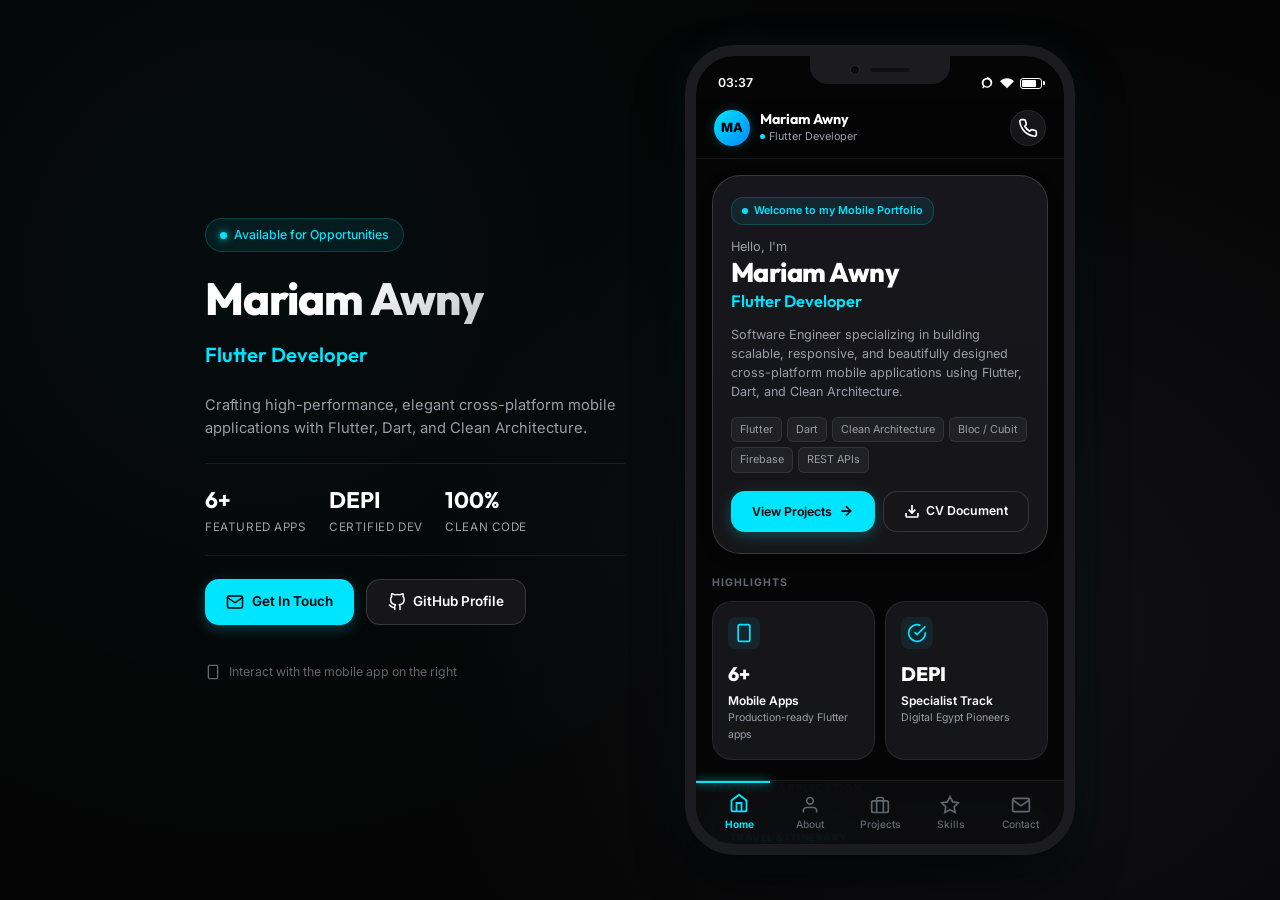
==== commit cd020fd0: "Build personal mobile-app style portfolio for Mariam Awny Co-authored-by: Mariamawny <169360335+Mari" ====
--- a/portfolio/index.html
+++ b/portfolio/index.html
@@ -342,8 +342,8 @@
               <!-- Project 1: Travel Planner App -->
               <div class="app-card project-feed-card project-card-trigger" data-project-id="travel-planner">
                 <div class="project-image-preview">
-                  <img src="assets/images/projects/travel_planner.png" alt="Travel Planner App Preview" class="project-img-thumb" loading="lazy">
-                  <span class="project-category-badge">Travel & Itinerary</span>
+                  <img src="assets/images/projects/travel_planner/tp_1.png" alt="Travel Planner App Preview" class="project-img-thumb" loading="lazy">
+                  <span class="project-category-badge">7 App Screenshots</span>
                 </div>
                 <div class="project-card-body">
                   <h3 class="project-card-title">Travel Planner App</h3>
--- a/portfolio/style.css
+++ b/portfolio/style.css
@@ -1236,19 +1236,46 @@
 
 .modal-image-container {
   width: 100%;
-  max-height: 180px;
   border-radius: var(--radius-sm);
   overflow: hidden;
   border: 1px solid var(--border);
   margin-bottom: 1.2rem;
+  background-color: #08080a;
+}
+
+.modal-main-img {
+  width: 100%;
+  max-height: 220px;
+  object-fit: cover;
+  object-position: top center;
+}
+
+/* Horizontal Scrollable Screenshot Gallery */
+.screenshot-gallery {
+  display: flex;
+  gap: 12px;
+  overflow-x: auto;
+  padding: 12px;
+  scroll-snap-type: x mandatory;
+  -webkit-overflow-scrolling: touch;
+}
+
+.gallery-item {
+  flex: 0 0 160px;
+  height: 280px;
+  scroll-snap-align: center;
+  border-radius: var(--radius-xs);
+  overflow: hidden;
+  border: 1px solid var(--border-light);
   background-color: #000;
-}
-
-.modal-main-img {
+  box-shadow: 0 4px 12px rgba(0, 0, 0, 0.5);
+}
+
+.gallery-img {
   width: 100%;
   height: 100%;
   object-fit: cover;
-  object-position: top center;
+  object-position: center;
 }
 
 /* Case Study Cards (Problem, Solution, Result) */
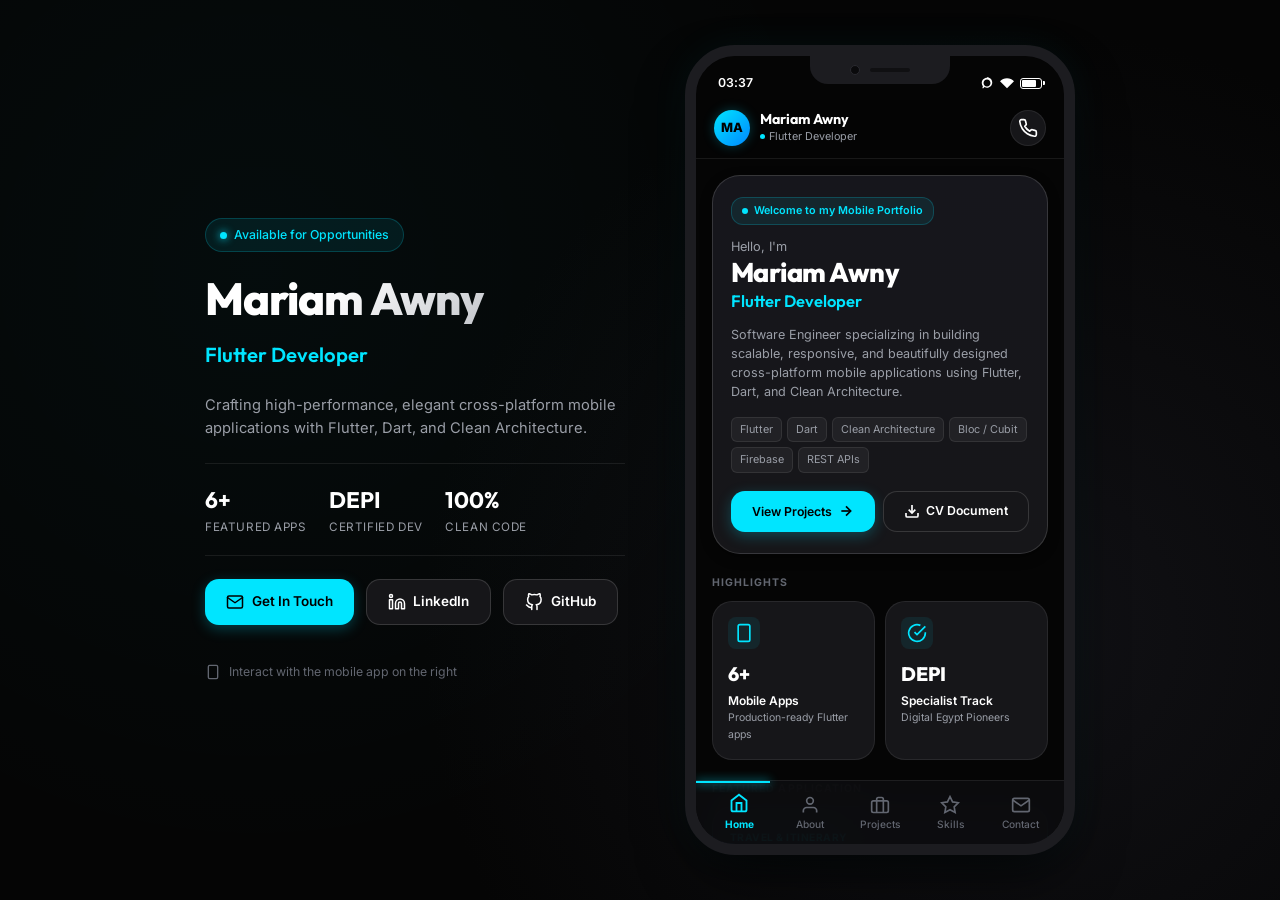
==== commit f50a2a76: "Add portfolio website" ====
--- a/portfolio/index.html
+++ b/portfolio/index.html
@@ -24,7 +24,7 @@
       <p class="desktop-description">
         Crafting high-performance, elegant cross-platform mobile applications with Flutter, Dart, and Clean Architecture.
       </p>
-
+      
       <div class="desktop-highlights">
         <div class="highlight-item">
           <span class="highlight-value">6+</span>
@@ -45,12 +45,16 @@
           <svg width="18" height="18" viewBox="0 0 24 24" fill="none" stroke="currentColor" stroke-width="2" stroke-linecap="round" stroke-linejoin="round"><path d="M4 4h16c1.1 0 2 .9 2 2v12c0 1.1-.9 2-2 2H4c-1.1 0-2-.9-2-2V6c0-1.1.9-2 2-2z"></path><polyline points="22,6 12,13 2,6"></polyline></svg>
           Get In Touch
         </a>
+        <a href="https://www.linkedin.com/in/mariam-awny-349645326/" target="_blank" rel="noopener" class="desktop-btn secondary-btn">
+          <svg width="18" height="18" viewBox="0 0 24 24" fill="none" stroke="currentColor" stroke-width="2" stroke-linecap="round" stroke-linejoin="round"><path d="M16 8a6 6 0 0 1 6 6v7h-4v-7a2 2 0 0 0-2-2 2 2 0 0 0-2 2v7h-4v-7a6 6 0 0 1 6-6z"></path><rect x="2" y="9" width="4" height="12"></rect><circle cx="4" cy="4" r="2"></circle></svg>
+          LinkedIn
+        </a>
         <a href="https://github.com/Mariamawny" target="_blank" rel="noopener" class="desktop-btn secondary-btn">
           <svg width="18" height="18" viewBox="0 0 24 24" fill="none" stroke="currentColor" stroke-width="2" stroke-linecap="round" stroke-linejoin="round"><path d="M9 19c-5 1.5-5-2.5-7-3m14 6v-3.87a3.37 3.37 0 0 0-.94-2.61c3.14-.35 6.44-1.54 6.44-7A5.44 5.44 0 0 0 20 4.77 5.07 5.07 0 0 0 19.91 1S18.73.65 16 2.48a13.38 13.38 0 0 0-7 0C6.27.65 5.09 1 5.09 1A5.07 5.07 0 0 0 5 4.77a5.44 5.44 0 0 0-1.5 3.78c0 5.42 3.3 6.61 6.44 7A3.37 3.37 0 0 0 9 18.13V22"></path></svg>
-          GitHub Profile
+          GitHub
         </a>
       </div>
-
+      
       <div class="desktop-hint">
         <svg width="16" height="16" viewBox="0 0 24 24" fill="none" stroke="currentColor" stroke-width="2"><rect x="5" y="2" width="14" height="20" rx="2" ry="2"></rect><line x1="12" y1="18" x2="12.01" y2="18"></line></svg>
         <span>Interact with the mobile app on the right</span>
@@ -67,7 +71,7 @@
 
       <!-- Main Mobile Application Viewport -->
       <div class="app-container">
-
+        
         <!-- App Status Bar -->
         <header class="app-status-bar">
           <span class="status-time" id="status-time">09:41</span>
@@ -96,7 +100,7 @@
 
         <!-- Scrollable Screen Content Container -->
         <div class="app-content-body">
-
+          
           <!-- ================= HOME SCREEN ================= -->
           <section id="screen-home" class="app-screen active">
             <div class="hero-card">
@@ -338,7 +342,7 @@
             </div>
 
             <div class="projects-feed">
-
+              
               <!-- Project 1: Travel Planner App -->
               <div class="app-card project-feed-card project-card-trigger" data-project-id="travel-planner">
                 <div class="project-image-preview">
@@ -370,7 +374,7 @@
               <!-- Project 2: Language Learning App -->
               <div class="app-card project-feed-card project-card-trigger" data-project-id="language-learning">
                 <div class="project-image-preview">
-                  <img src="assets/images/projects/language_learning.png" alt="Language Learning App Preview" class="project-img-thumb" loading="lazy">
+                  <img src="assets/images/projects/language_learning/lang_1.png" alt="Language Learning App Preview" class="project-img-thumb" loading="lazy">
                   <span class="project-category-badge">Education & Learning</span>
                 </div>
                 <div class="project-card-body">
@@ -397,8 +401,8 @@
               <!-- Project 3: FlashCard Learning App -->
               <div class="app-card project-feed-card project-card-trigger" data-project-id="flashcard">
                 <div class="project-image-preview">
-                  <img src="assets/images/projects/language_learning.png" alt="FlashCard App Preview" class="project-img-thumb" loading="lazy">
-                  <span class="project-category-badge">FlashCard Active Recall</span>
+                  <img src="file:///C:/Users/mina/.gemini/antigravity/brain/4c5145da-0c65-4a62-af58-6c262d147226/flashcard_screen1_1790499911343.png" alt="FlashCard App Preview" class="project-img-thumb" loading="lazy">
+                  <span class="project-category-badge">4 App Screenshots</span>
                 </div>
                 <div class="project-card-body">
                   <h3 class="project-card-title">FlashCard Learning App</h3>
@@ -424,8 +428,8 @@
               <!-- Project 4: Smart Medical Equipment -->
               <div class="app-card project-feed-card project-card-trigger" data-project-id="medical-equipment">
                 <div class="project-image-preview">
-                  <img src="assets/images/projects/uni2career.png" alt="Medical Equipment App Preview" class="project-img-thumb" loading="lazy">
-                  <span class="project-category-badge">Healthcare Enterprise</span>
+                  <img src="assets/images/projects/medical/med_3.png" onerror="this.onerror=null;this.src='file:///C:/Users/mina/.gemini/antigravity/brain/d84b9724-c410-4a2a-b458-fccd78dad33d/media__1790503593963.png';" alt="Smart Medical Equipment App Preview" class="project-img-thumb" loading="lazy">
+                  <span class="project-category-badge">9 App Screenshots</span>
                 </div>
                 <div class="project-card-body">
                   <h3 class="project-card-title">Smart Medical Equipment Lifecycle</h3>
@@ -451,8 +455,8 @@
               <!-- Project 5: Days 10 Challenge App -->
               <div class="app-card project-feed-card project-card-trigger" data-project-id="days10">
                 <div class="project-image-preview">
-                  <img src="assets/images/projects/days10.png" alt="Days 10 Challenge App Preview" class="project-img-thumb" loading="lazy">
-                  <span class="project-category-badge">Habit & Mindfulness</span>
+                  <img src="assets/images/projects/days10/screen1.png" alt="Days 10 Challenge App Preview" class="project-img-thumb" loading="lazy">
+                  <span class="project-category-badge">12 App Screenshots</span>
                 </div>
                 <div class="project-card-body">
                   <h3 class="project-card-title">Days 10 Challenge App</h3>
@@ -478,8 +482,8 @@
               <!-- Project 6: Uni2Career AI App -->
               <div class="app-card project-feed-card project-card-trigger" data-project-id="uni2career">
                 <div class="project-image-preview">
-                  <img src="assets/images/projects/uni2career.png" alt="Uni2Career App Preview" class="project-img-thumb" loading="lazy">
-                  <span class="project-category-badge">AI Career Recommendation</span>
+                  <img src="file:///C:/Users/mina/.gemini/antigravity/brain/4c5145da-0c65-4a62-af58-6c262d147226/media__1790500732715.png" alt="Uni2Career App Preview" class="project-img-thumb" loading="lazy">
+                  <span class="project-category-badge">4 App Screenshots</span>
                 </div>
                 <div class="project-card-body">
                   <h3 class="project-card-title">Uni2Career — AI Career Recommendation</h3>
@@ -508,7 +512,7 @@
             </div>
 
             <div class="contact-card-group">
-
+              
               <a href="mailto:mariam.awny.dev@gmail.com" class="app-card contact-item-card">
                 <div class="contact-icon">
                   <svg width="22" height="22" viewBox="0 0 24 24" fill="none" stroke="currentColor" stroke-width="2"><path d="M4 4h16c1.1 0 2 .9 2 2v12c0 1.1-.9 2-2 2H4c-1.1 0-2-.9-2-2V6c0-1.1.9-2 2-2z"></path><polyline points="22,6 12,13 2,6"></polyline></svg>
@@ -520,24 +524,24 @@
                 <svg width="18" height="18" viewBox="0 0 24 24" fill="none" stroke="currentColor" stroke-width="2" class="chevron"><polyline points="9 18 15 12 9 6"></polyline></svg>
               </a>
 
-              <a href="tel:+201208920197" class="app-card contact-item-card">
+              <a href="tel:+201204321696" class="app-card contact-item-card">
                 <div class="contact-icon">
                   <svg width="22" height="22" viewBox="0 0 24 24" fill="none" stroke="currentColor" stroke-width="2"><path d="M22 16.92v3a2 2 0 0 1-2.18 2 19.79 19.79 0 0 1-8.63-3.07 19.5 19.5 0 0 1-6-6 19.79 19.79 0 0 1-3.07-8.67A2 2 0 0 1 4.11 2h3a2 2 0 0 1 2 1.72 12.84 12.84 0 0 0 .7 2.81 2 2 0 0 1-.45 2.11L8.09 9.91a16 16 0 0 0 6 6l1.27-1.27a2 2 0 0 1 2.11-.45 12.84 12.84 0 0 0 2.81.7A2 2 0 0 1 22 16.92z"></path></svg>
                 </div>
                 <div class="contact-info">
                   <span class="contact-label">Phone Number</span>
-                  <span class="contact-value">+20 120 892 0197</span>
+                  <span class="contact-value">+20 120 432 1696</span>
                 </div>
                 <svg width="18" height="18" viewBox="0 0 24 24" fill="none" stroke="currentColor" stroke-width="2" class="chevron"><polyline points="9 18 15 12 9 6"></polyline></svg>
               </a>
 
-              <a href="https://linkedin.com/in/mariam-awny" target="_blank" rel="noopener" class="app-card contact-item-card">
+              <a href="https://www.linkedin.com/in/mariam-awny-349645326/" target="_blank" rel="noopener" class="app-card contact-item-card">
                 <div class="contact-icon">
                   <svg width="22" height="22" viewBox="0 0 24 24" fill="none" stroke="currentColor" stroke-width="2"><path d="M16 8a6 6 0 0 1 6 6v7h-4v-7a2 2 0 0 0-2-2 2 2 0 0 0-2 2v7h-4v-7a6 6 0 0 1 6-6z"></path><rect x="2" y="9" width="4" height="12"></rect><circle cx="4" cy="4" r="2"></circle></svg>
                 </div>
                 <div class="contact-info">
                   <span class="contact-label">LinkedIn</span>
-                  <span class="contact-value">linkedin.com/in/mariam-awny</span>
+                  <span class="contact-value">linkedin.com/in/mariam-awny-349645326</span>
                 </div>
                 <svg width="18" height="18" viewBox="0 0 24 24" fill="none" stroke="currentColor" stroke-width="2" class="chevron"><polyline points="9 18 15 12 9 6"></polyline></svg>
               </a>
@@ -578,7 +582,7 @@
         <!-- Bottom Application Navigation Bar -->
         <nav class="bottom-nav">
           <div class="nav-indicator"></div>
-
+          
           <button class="nav-item active" data-tab="home">
             <svg class="nav-icon" viewBox="0 0 24 24" fill="none" stroke="currentColor" stroke-width="2"><path d="M3 9l9-7 9 7v11a2 2 0 0 1-2 2H5a2 2 0 0 1-2-2z"></path><polyline points="9 22 9 12 15 12 15 22"></polyline></svg>
             <span class="nav-label">Home</span>
--- a/portfolio/style.css
+++ b/portfolio/style.css
@@ -14,10 +14,10 @@
   --accent: #00E5FF; /* Subtle Electric Cyan */
   --accent-glow: rgba(0, 229, 255, 0.25);
   --accent-surface: rgba(0, 229, 255, 0.08);
-
+  
   --font-body: 'Inter', -apple-system, BlinkMacSystemFont, sans-serif;
   --font-heading: 'Outfit', 'Inter', sans-serif;
-
+  
   --radius-xs: 8px;
   --radius-sm: 14px;
   --radius-md: 20px;
